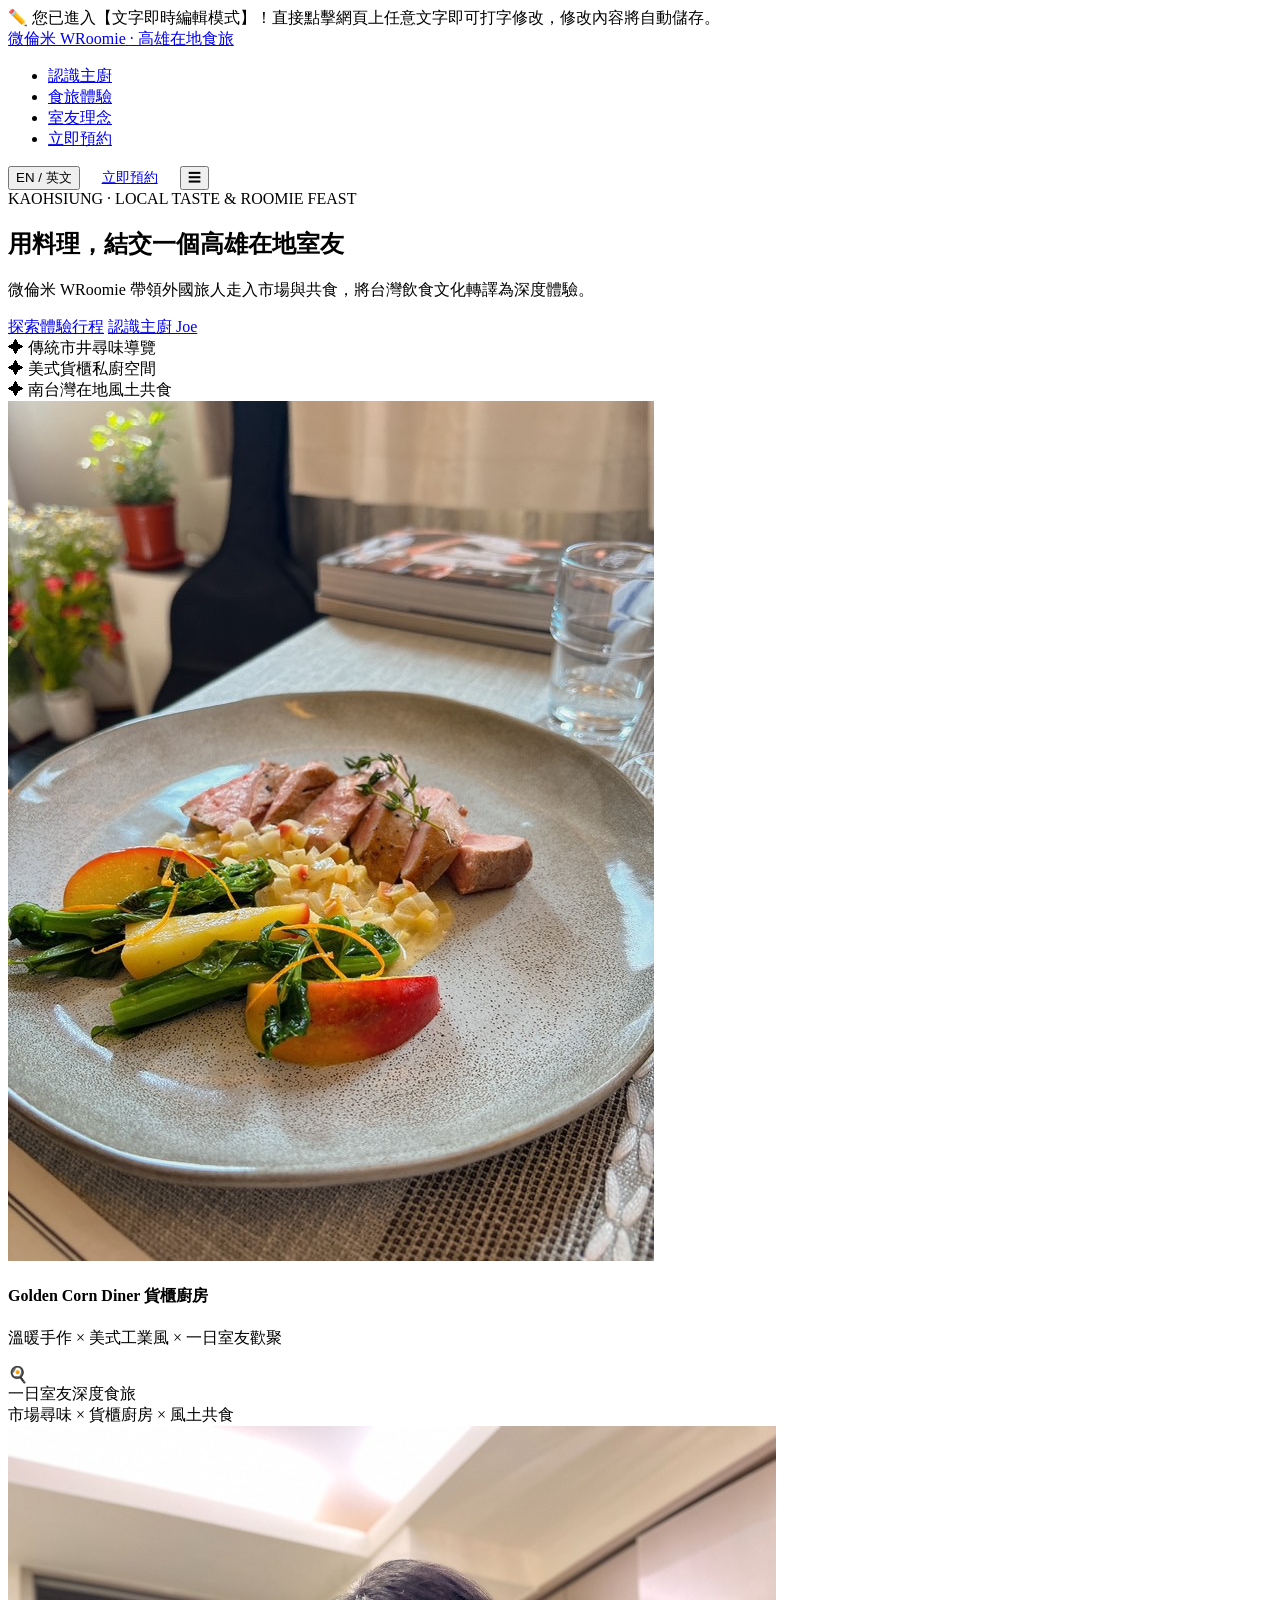
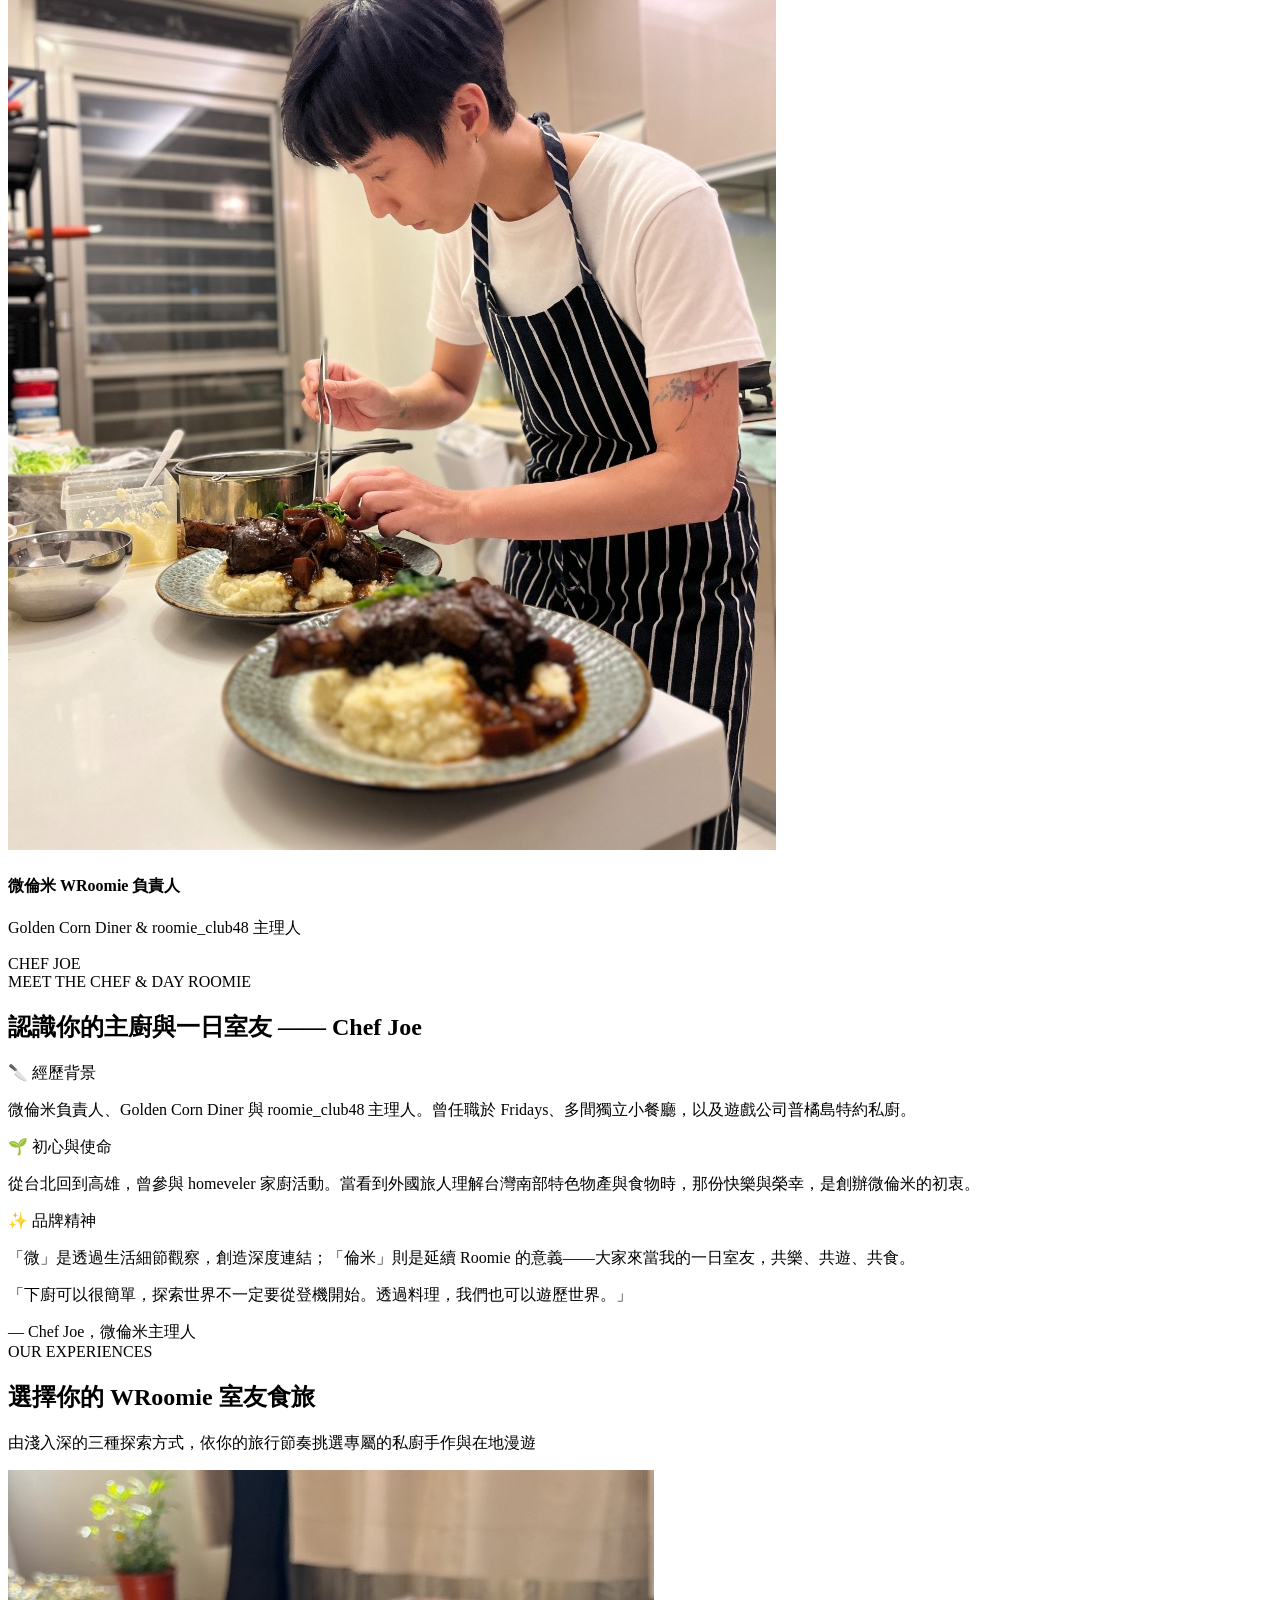
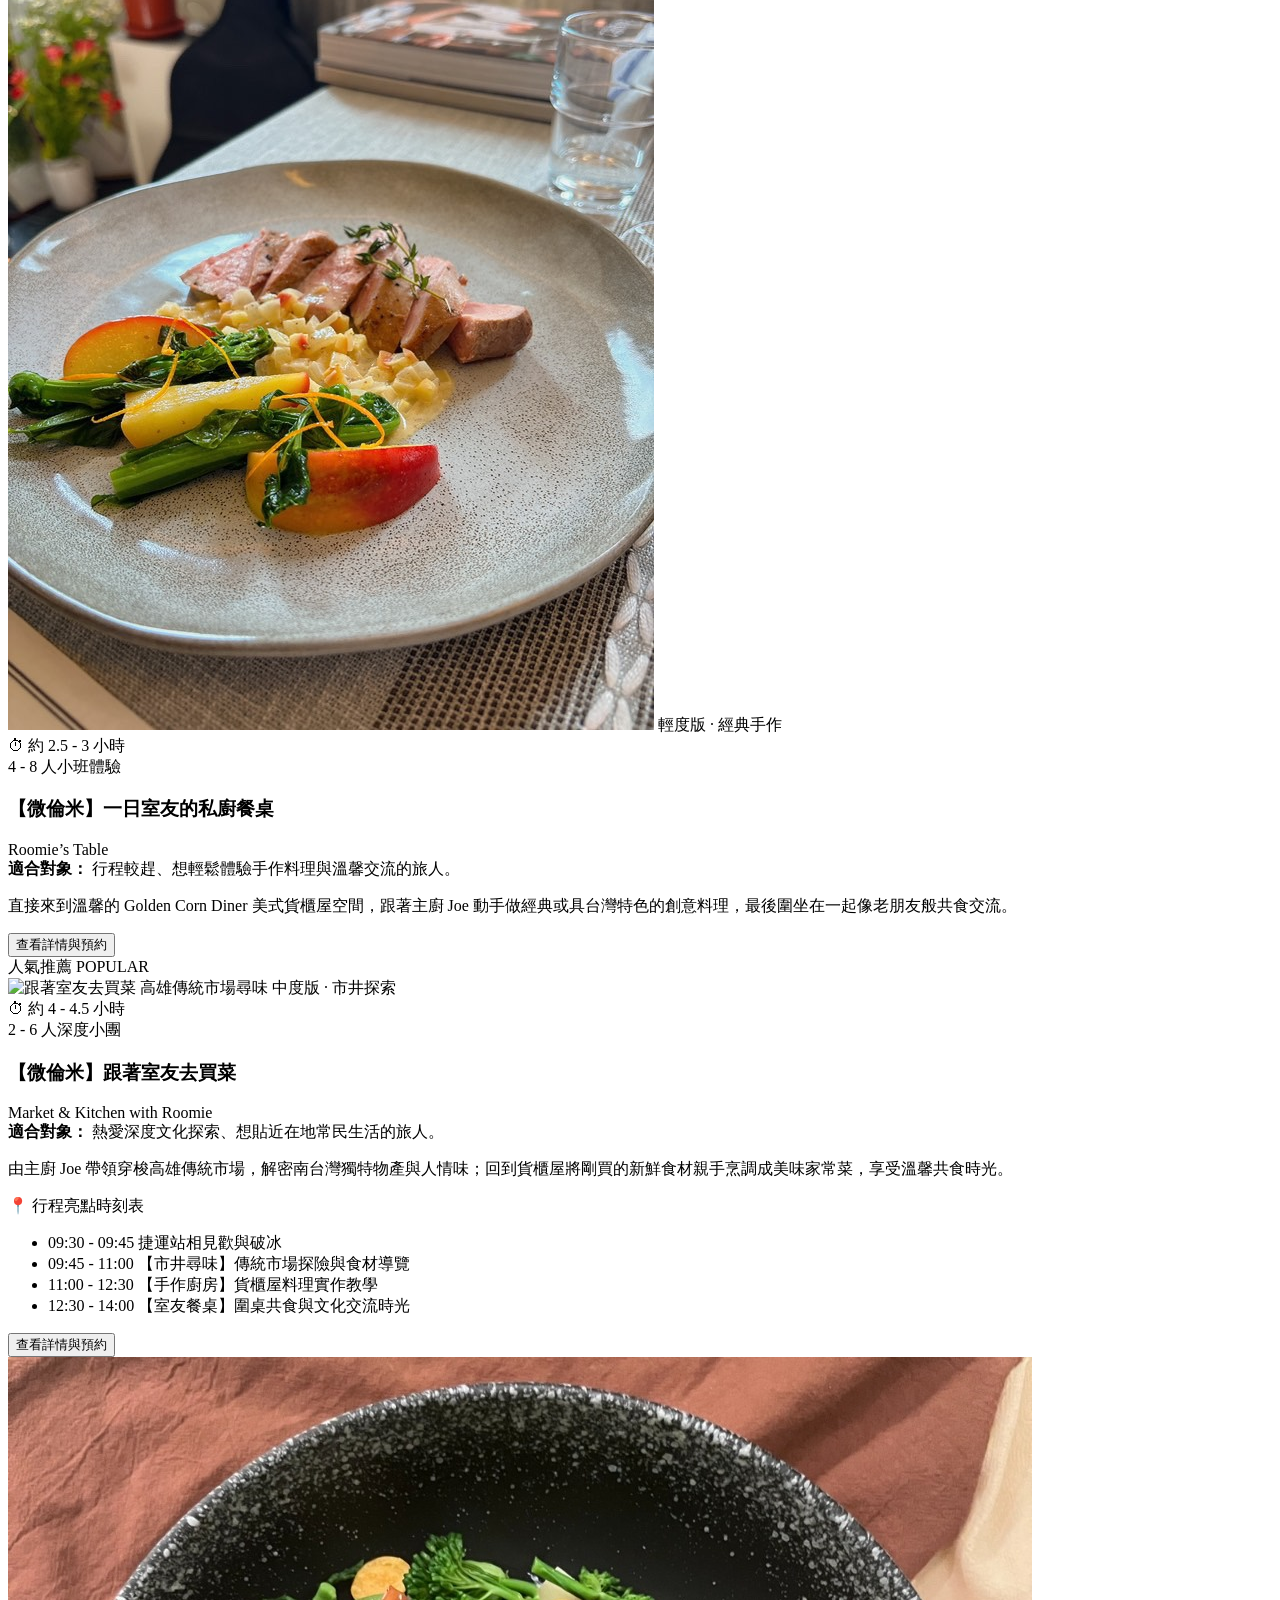
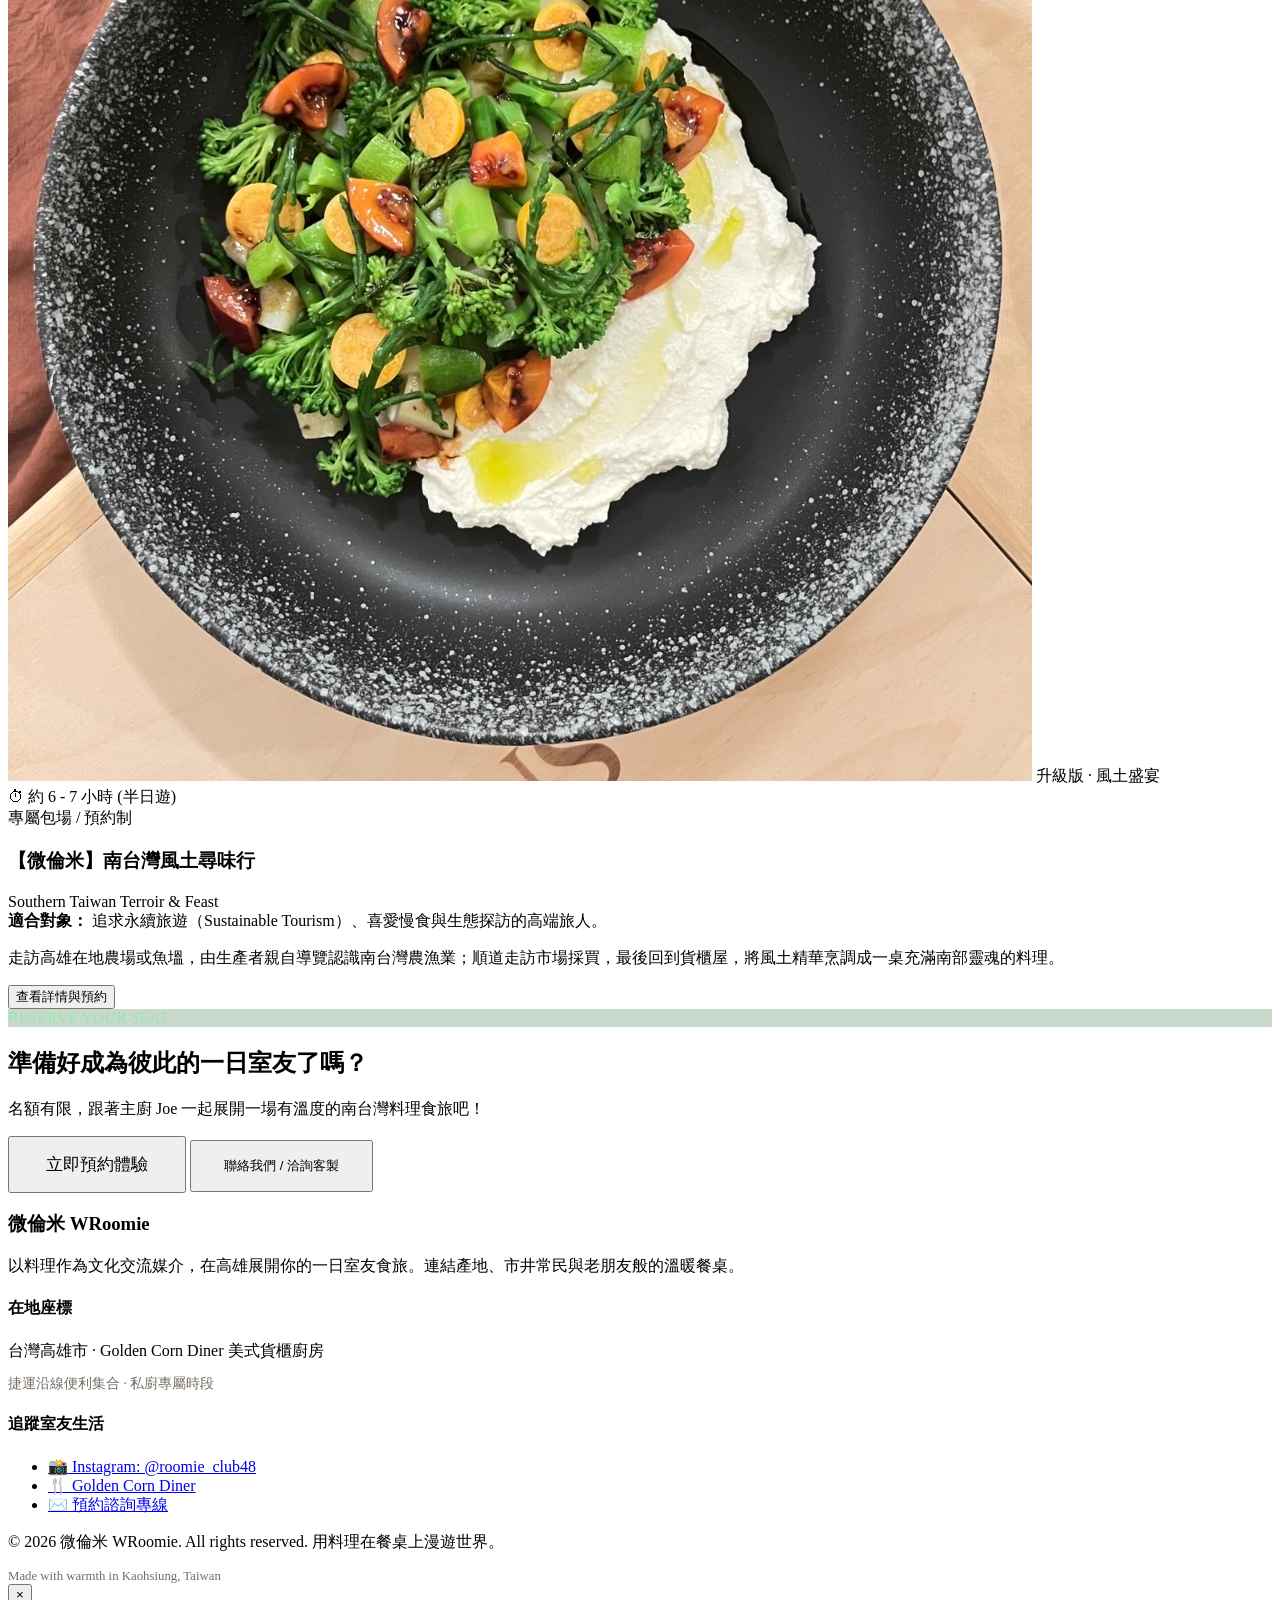
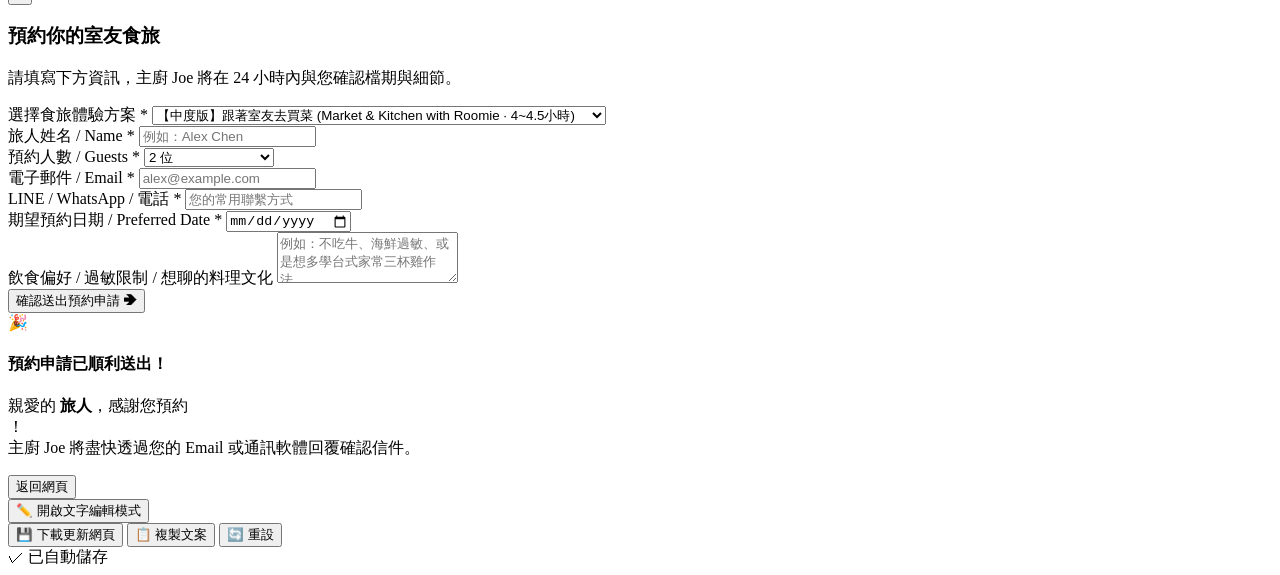
==== index.html @ 586a2a16 "Add files via upload" ====
<!DOCTYPE html>
<html lang="zh-TW">
<head>
  <meta charset="UTF-8">
  <meta name="viewport" content="width=device-width, initial-scale=1.0">
  <title>【微倫米 WRoomie】以料理作為文化交流媒介，在高雄展開你的一日室友食旅</title>
  
  <!-- SEO & Social Meta -->
  <meta name="description" content="微倫米 WRoomie 帶領外國旅人走入市場與共食，將台灣飲食文化轉譯為深度體驗。美式貨櫃私廚空間、傳統市場尋味、南台灣風土饗宴。">
  <meta property="og:title" content="【微倫米 WRoomie】在高雄展開你的一日室友食旅">
  <meta property="og:description" content="用料理，結交一個高雄在地室友。走入傳統市場、貨櫃私廚手作、圍桌共食溫馨交流。">
  <meta property="og:type" content="website">

  <!-- Google Fonts: 襯線與手作質感英文字型 -->
  <link rel="preconnect" href="https://fonts.googleapis.com">
  <link rel="preconnect" href="https://fonts.gstatic.com" crossorigin>
  <link href="https://fonts.googleapis.com/css2?family=Cormorant+Garamond:ital,wght@0,600;0,700;1,400;1,600&family=Noto+Serif+TC:wght@400;600;700;900&family=Plus+Jakarta+Sans:wght@400;500;600;700;800&display=swap" rel="stylesheet">

  <!-- 官方樣式表 -->
  <link rel="stylesheet" href="style.css?v=green">
</head>
<body>

  <!-- 即時編輯模式提示橫條 (開啟編輯時顯示) -->
  <div class="edit-mode-banner" id="editModeBanner">
    ✏️ 您已進入【文字即時編輯模式】！直接點擊網頁上任意文字即可打字修改，修改內容將自動儲存。
  </div>

  <!-- 頂部導覽列 (Sticky Navigation) -->
  <header class="site-nav" id="siteNav">
    <div class="container nav-container">
      <a href="#" class="nav-brand">
        <span class="brand-main">微倫米</span>
        <span class="brand-en">WRoomie</span>
        <span class="brand-sub">· 高雄在地食旅</span>
      </a>

      <!-- 電腦版連結 -->
      <ul class="nav-links" id="navLinks">
        <li><a href="#chef" class="nav-link" data-edit="nav-meet">認識主廚</a></li>
        <li><a href="#experiences" class="nav-link" data-edit="nav-experiences">食旅體驗</a></li>
        <li><a href="#chef" class="nav-link" data-edit="nav-story">室友理念</a></li>
        <li><a href="#booking" class="nav-link" data-edit="nav-book">立即預約</a></li>
      </ul>

      <!-- 語系與動作按鈕 -->
      <div class="nav-actions">
        <button class="lang-toggle" id="langToggleBtn" title="切換語言 / Switch Language">
          🌐 <span>EN / 英文</span>
        </button>
        <a href="#booking" class="btn btn-primary" style="padding: 9px 18px; font-size: 0.88rem;" data-book-action="general" data-edit="nav-book">
          立即預約
        </a>
        <button class="mobile-menu-toggle" id="mobileMenuToggle" aria-label="Toggle Menu">
          ☰
        </button>
      </div>
    </div>
  </header>

  <!-- ==========================================================================
       區塊一：Hero 首屏吸睛區
       ========================================================================== -->
  <section class="hero-section" id="hero">
    <div class="hero-backdrop-pattern"></div>
    <div class="container">
      <div class="hero-grid">
        
        <!-- 左側文案 -->
        <div class="hero-content">
          <div class="badge" data-edit="hero-badge">
            <span class="badge-dot"></span>
            KAOHSIUNG · LOCAL TASTE & ROOMIE FEAST
          </div>

          <h1 class="hero-title" data-edit="hero-title">
            用料理，結交一個<span class="accent">高雄在地室友</span>
          </h1>

          <p class="hero-subtitle" data-edit="hero-subtitle">
            微倫米 WRoomie 帶領外國旅人走入市場與共食，將台灣飲食文化轉譯為深度體驗。
          </p>

          <div class="hero-ctas">
            <a href="#experiences" class="btn btn-primary" data-edit="hero-cta-explore">
              探索體驗行程 ➔
            </a>
            <a href="#chef" class="btn btn-secondary" data-edit="hero-cta-chef">
              認識主廚 Joe
            </a>
          </div>

          <!-- 亮點特點標籤 -->
          <div class="hero-features-bar">
            <div class="hero-feature-item">
              <span class="hero-feature-icon">✦</span>
              <span data-edit="hero-feat-market">傳統市井尋味導覽</span>
            </div>
            <div class="hero-feature-item">
              <span class="hero-feature-icon">✦</span>
              <span data-edit="hero-feat-diner">美式貨櫃私廚空間</span>
            </div>
            <div class="hero-feature-item">
              <span class="hero-feature-icon">✦</span>
              <span data-edit="hero-feat-feast">南台灣在地風土共食</span>
            </div>
          </div>
        </div>

        <!-- 右側視覺相片卡 -->
        <div class="hero-visual-card">
          <div class="hero-main-photo-frame">
            <img src="images/food_1.jpg" alt="微倫米 經典料理與共食氛圍">
            <div class="hero-photo-tag">
              <h4 data-edit="hero-photo-title">Golden Corn Diner 貨櫃廚房</h4>
              <p data-edit="hero-photo-desc">溫暖手作 × 美式工業風 × 一日室友歡聚</p>
            </div>
          </div>

          <!-- 浮動小徽章 -->
          <div class="hero-floating-badge">
            <div class="floating-badge-icon">🍳</div>
            <div class="floating-badge-text">
              <div class="title" data-edit="hero-badge-title">一日室友深度食旅</div>
              <div class="subtitle" data-edit="hero-badge-sub">市場尋味 × 貨櫃廚房 × 風土共食</div>
            </div>
          </div>
        </div>

      </div>
    </div>
  </section>

  <!-- ==========================================================================
       區塊二：Meet the Chef 主廚介紹區
       ========================================================================== -->
  <section class="section section-alt" id="chef">
    <div class="container">
      
      <div class="chef-grid">
        
        <!-- 左側主廚工作形象照 -->
        <div class="chef-photo-wrapper">
          <div class="chef-photo-card">
            <div class="chef-photo-inner">
              <img src="images/chef_joe.jpg" alt="微倫米主理人 Chef Joe 專注料理">
            </div>
            <div class="chef-profile-card">
              <div class="chef-titles">
                <h4 data-edit="chef-title-role">微倫米 WRoomie 負責人</h4>
                <p data-edit="chef-title-sub">Golden Corn Diner & roomie_club48 主理人</p>
              </div>
              <div class="chef-seal-badge" data-edit="chef-seal">
                CHEF JOE
              </div>
            </div>
          </div>
        </div>

        <!-- 右側主廚背景與理念文字 -->
        <div class="chef-details">
          
          <div>
            <div class="badge badge-olive" data-edit="chef-section-badge">
              <span class="badge-dot"></span>
              MEET THE CHEF & DAY ROOMIE
            </div>
            <h2 class="chef-section-title" data-edit="chef-section-title">
              認識你的主廚與一日室友 —— <span class="highlight">Chef Joe</span>
            </h2>
          </div>

          <div class="chef-story-block">
            
            <!-- 經歷背景 -->
            <div class="chef-card-item">
              <div class="item-title">
                <span class="icon">🔪</span>
                <span data-edit="chef-exp-title">經歷背景</span>
              </div>
              <p data-edit="chef-exp-p">
                微倫米負責人、Golden Corn Diner 與 roomie_club48 主理人。曾任職於 Fridays、多間獨立小餐廳，以及遊戲公司普橘島特約私廚。
              </p>
            </div>

            <!-- 初心與使命 -->
            <div class="chef-card-item">
              <div class="item-title">
                <span class="icon">🌱</span>
                <span data-edit="chef-origin-title">初心與使命</span>
              </div>
              <p data-edit="chef-origin-p">
                從台北回到高雄，曾參與 homeveler 家廚活動。當看到外國旅人理解台灣南部特色物產與食物時，那份快樂與榮幸，是創辦微倫米的初衷。
              </p>
            </div>

            <!-- 品牌精神 -->
            <div class="chef-card-item">
              <div class="item-title">
                <span class="icon">✨</span>
                <span data-edit="chef-spirit-title">品牌精神</span>
              </div>
              <p data-edit="chef-spirit-p">
                「微」是透過生活細節觀察，創造深度連結；「倫米」則是延續 Roomie 的意義——大家來當我的一日室友，共樂、共遊、共食。
              </p>
            </div>

          </div>

          <!-- 主廚金句名言 -->
          <div class="chef-quote-box">
            <p class="quote-p" data-edit="chef-quote">
              「下廚可以很簡單，探索世界不一定要從登機開始。透過料理，我們也可以遊歷世界。」
            </p>
            <div class="quote-author" data-edit="chef-quote-author">
              — Chef Joe，微倫米主理人
            </div>
          </div>

        </div>

      </div>

    </div>
  </section>

  <!-- ==========================================================================
       區塊三：Experience Lineup 三階段食旅產品線
       ========================================================================== -->
  <section class="section" id="experiences">
    <div class="container">
      
      <!-- 區塊標題 -->
      <div class="section-header">
        <div class="badge" data-edit="exp-badge">
          <span class="badge-dot"></span>
          OUR EXPERIENCES
        </div>
        <h2 class="section-title" data-edit="exp-title">
          選擇你的 <span class="highlight">WRoomie 室友食旅</span>
        </h2>
        <p class="section-subtitle" data-edit="exp-subtitle">
          由淺入深的三種探索方式，依你的旅行節奏挑選專屬的私廚手作與在地漫遊
        </p>
      </div>

      <!-- 3 張並排體驗卡片 -->
      <div class="experience-grid">
        
        <!-- 卡片 1：輕度版 -->
        <div class="experience-card">
          <div class="card-image-box">
            <img src="images/food_1.jpg" alt="一日室友的私廚餐桌">
            <span class="card-tier-pill" data-edit="card1-tier">輕度版 · 經典手作</span>
          </div>
          <div class="card-body">
            <div class="card-meta-bar">
              <div class="meta-duration">
                <span>⏱</span> <span data-edit="card1-duration">約 2.5 - 3 小時</span>
              </div>
              <div data-edit="card1-people">4 - 8 人小班體驗</div>
            </div>

            <h3 class="card-title" data-edit="card1-title">【微倫米】一日室友的私廚餐桌</h3>
            <div class="card-en-title" data-edit="card1-en">Roomie’s Table</div>

            <div class="card-target-box">
              <strong data-edit="card1-target-label">適合對象：</strong>
              <span data-edit="card1-target-text">行程較趕、想輕鬆體驗手作料理與溫馨交流的旅人。</span>
            </div>

            <p class="card-description" data-edit="card1-desc">
              直接來到溫馨的 Golden Corn Diner 美式貨櫃屋空間，跟著主廚 Joe 動手做經典或具台灣特色的創意料理，最後圍坐在一起像老朋友般共食交流。
            </p>

            <div class="card-footer">
              <button class="btn btn-outline-forest" data-book-action="package1" data-edit="card1-btn">
                查看詳情與預約
              </button>
            </div>
          </div>
        </div>

        <!-- 卡片 2：中度版 (精選推薦) -->
        <div class="experience-card featured">
          <span class="card-top-tag" data-edit="card2-tag">人氣推薦 POPULAR</span>
          <div class="card-image-box">
            <img src="https://images.unsplash.com/photo-1542838132-92c53300491e?auto=format&fit=crop&w=800&q=80" alt="跟著室友去買菜 高雄傳統市場尋味">
            <span class="card-tier-pill" data-edit="card2-tier">中度版 · 市井探索</span>
          </div>
          <div class="card-body">
            <div class="card-meta-bar">
              <div class="meta-duration">
                <span>⏱</span> <span data-edit="card2-duration">約 4 - 4.5 小時</span>
              </div>
              <div data-edit="card2-people">2 - 6 人深度小團</div>
            </div>

            <h3 class="card-title" data-edit="card2-title">【微倫米】跟著室友去買菜</h3>
            <div class="card-en-title" data-edit="card2-en">Market & Kitchen with Roomie</div>

            <div class="card-target-box">
              <strong data-edit="card2-target-label">適合對象：</strong>
              <span data-edit="card2-target-text">熱愛深度文化探索、想貼近在地常民生活的旅人。</span>
            </div>

            <p class="card-description" data-edit="card2-desc">
              由主廚 Joe 帶領穿梭高雄傳統市場，解密南台灣獨特物產與人情味；回到貨櫃屋將剛買的新鮮食材親手烹調成美味家常菜，享受溫馨共食時光。
            </p>

            <!-- 行程亮點時間軸 -->
            <div class="card-timeline">
              <div class="timeline-heading">
                <span>📍</span> <span data-edit="card2-tl-title">行程亮點時刻表</span>
              </div>
              <ul class="timeline-list">
                <li class="timeline-item">
                  <span class="timeline-time" data-edit="card2-tl-1-time">09:30 - 09:45</span>
                  <span class="timeline-text" data-edit="card2-tl-1-text">捷運站相見歡與破冰</span>
                </li>
                <li class="timeline-item">
                  <span class="timeline-time" data-edit="card2-tl-2-time">09:45 - 11:00</span>
                  <span class="timeline-text" data-edit="card2-tl-2-text">【市井尋味】傳統市場探險與食材導覽</span>
                </li>
                <li class="timeline-item">
                  <span class="timeline-time" data-edit="card2-tl-3-time">11:00 - 12:30</span>
                  <span class="timeline-text" data-edit="card2-tl-3-text">【手作廚房】貨櫃屋料理實作教學</span>
                </li>
                <li class="timeline-item">
                  <span class="timeline-time" data-edit="card2-tl-4-time">12:30 - 14:00</span>
                  <span class="timeline-text" data-edit="card2-tl-4-text">【室友餐桌】圍桌共食與文化交流時光</span>
                </li>
              </ul>
            </div>

            <div class="card-footer">
              <button class="btn btn-primary" data-book-action="package2" data-edit="card2-btn">
                查看詳情與預約
              </button>
            </div>
          </div>
        </div>

        <!-- 卡片 3：升級版 -->
        <div class="experience-card">
          <div class="card-image-box">
            <img src="images/food_2.jpg" alt="南台灣風土尋味行">
            <span class="card-tier-pill" data-edit="card3-tier">升級版 · 風土盛宴</span>
          </div>
          <div class="card-body">
            <div class="card-meta-bar">
              <div class="meta-duration">
                <span>⏱</span> <span data-edit="card3-duration">約 6 - 7 小時 (半日遊)</span>
              </div>
              <div data-edit="card3-people">專屬包場 / 預約制</div>
            </div>

            <h3 class="card-title" data-edit="card3-title">【微倫米】南台灣風土尋味行</h3>
            <div class="card-en-title" data-edit="card3-en">Southern Taiwan Terroir & Feast</div>

            <div class="card-target-box">
              <strong data-edit="card3-target-label">適合對象：</strong>
              <span data-edit="card3-target-text">追求永續旅遊（Sustainable Tourism）、喜愛慢食與生態探訪的高端旅人。</span>
            </div>

            <p class="card-description" data-edit="card3-desc">
              走訪高雄在地農場或魚塭，由生產者親自導覽認識南台灣農漁業；順道走訪市場採買，最後回到貨櫃屋，將風土精華烹調成一桌充滿南部靈魂的料理。
            </p>

            <div class="card-footer">
              <button class="btn btn-outline-forest" data-book-action="package3" data-edit="card3-btn">
                查看詳情與預約
              </button>
            </div>
          </div>
        </div>

      </div>

    </div>
  </section>

  <!-- ==========================================================================
       區塊四：Call to Action / Booking Section（底部預約轉換區）
       ========================================================================== -->
  <section class="cta-section" id="booking">
    <div class="cta-backdrop-glow"></div>
    <div class="container">
      
      <div class="cta-box">
        <div class="badge" style="background: rgba(61, 122, 75, 0.28); border-color: rgba(61, 122, 75, 0.5); color: #9AE6AA;" data-edit="cta-badge">
          <span class="badge-dot"></span>
          RESERVE YOUR SEAT
        </div>

        <h2 class="cta-title" data-edit="cta-title">
          準備好成為彼此的<span>一日室友</span>了嗎？
        </h2>

        <p class="cta-subtitle" data-edit="cta-subtitle">
          名額有限，跟著主廚 Joe 一起展開一場有溫度的南台灣料理食旅吧！
        </p>

        <div class="cta-buttons-group">
          <button class="btn btn-primary" style="padding: 15px 36px; font-size: 1.05rem;" data-book-action="general" data-edit="cta-btn-book">
            立即預約體驗 (Book Now)
          </button>
          <button class="btn btn-secondary" style="padding: 15px 32px;" onclick="window.openBookingModal('custom')" data-edit="cta-btn-contact">
            聯絡我們 / 洽詢客製 (Contact Us)
          </button>
        </div>
      </div>

    </div>
  </section>

  <!-- ==========================================================================
       頁尾 (Footer)
       ========================================================================== -->
  <footer class="site-footer">
    <div class="container">
      <div class="footer-grid">
        
        <div class="footer-brand">
          <h3 data-edit="footer-brand-title">微倫米 WRoomie</h3>
          <p data-edit="footer-brand-desc">
            以料理作為文化交流媒介，在高雄展開你的一日室友食旅。連結產地、市井常民與老朋友般的溫暖餐桌。
          </p>
        </div>

        <div class="footer-col">
          <h4 data-edit="footer-loc-title">在地座標</h4>
          <p style="margin-bottom: 8px;" data-edit="footer-loc-text">
            台灣高雄市 · Golden Corn Diner 美式貨櫃廚房
          </p>
          <p style="font-size: 0.85rem; color: #756D65;">
            捷運沿線便利集合 · 私廚專屬時段
          </p>
        </div>

        <div class="footer-col">
          <h4 data-edit="footer-social-title">追蹤室友生活</h4>
          <ul>
            <li><a href="https://www.instagram.com/roomie_club48" target="_blank" rel="noopener">📸 Instagram: @roomie_club48</a></li>
            <li><a href="https://www.instagram.com" target="_blank" rel="noopener">🍴 Golden Corn Diner</a></li>
            <li><a href="#booking" data-book-action="custom">✉️ 預約諮詢專線</a></li>
          </ul>
        </div>

      </div>

      <div class="footer-bottom">
        <p data-edit="footer-copy">
          © 2026 微倫米 WRoomie. All rights reserved. 用料理在餐桌上漫遊世界。
        </p>
        <div style="font-size: 0.8rem; color: #756D65;">
          Made with warmth in Kaohsiung, Taiwan
        </div>
      </div>
    </div>
  </footer>

  <!-- ==========================================================================
       互動預約彈窗 (Booking Modal)
       ========================================================================== -->
  <div class="modal-overlay" id="bookingModal">
    <div class="modal-card">
      <button class="modal-close-btn" id="closeModalBtn" aria-label="關閉預約彈窗">×</button>

      <!-- 表單本體 -->
      <div id="bookingFormContent">
        <div class="modal-header">
          <h3>預約你的室友食旅</h3>
          <p>請填寫下方資訊，主廚 Joe 將在 24 小時內與您確認檔期與細節。</p>
        </div>

        <form id="bookingForm">
          <div class="form-group">
            <label for="bookingPackage">選擇食旅體驗方案 *</label>
            <select id="bookingPackage" class="form-select" required>
              <option value="package2" selected>【中度版】跟著室友去買菜 (Market & Kitchen with Roomie · 4~4.5小時)</option>
              <option value="package1">【輕度版】一日室友的私廚餐桌 (Roomie’s Table · 2.5~3小時)</option>
              <option value="package3">【升級版】南台灣風土尋味行 (Southern Taiwan Terroir & Feast · 6~7小時)</option>
              <option value="custom">【專屬客製】私人包場 / 特殊團體需求</option>
            </select>
          </div>

          <div class="form-row">
            <div class="form-group">
              <label for="bookName">旅人姓名 / Name *</label>
              <input type="text" id="bookName" class="form-input" placeholder="例如：Alex Chen" required>
            </div>
            <div class="form-group">
              <label for="bookGuests">預約人數 / Guests *</label>
              <select id="bookGuests" class="form-select">
                <option value="1">1 位</option>
                <option value="2" selected>2 位</option>
                <option value="3">3 位</option>
                <option value="4">4 位</option>
                <option value="5-8">5 - 8 位 (建議包場)</option>
              </select>
            </div>
          </div>

          <div class="form-row">
            <div class="form-group">
              <label for="bookEmail">電子郵件 / Email *</label>
              <input type="email" id="bookEmail" class="form-input" placeholder="alex@example.com" required>
            </div>
            <div class="form-group">
              <label for="bookPhone">LINE / WhatsApp / 電話 *</label>
              <input type="text" id="bookPhone" class="form-input" placeholder="您的常用聯繫方式" required>
            </div>
          </div>

          <div class="form-group">
            <label for="bookDate">期望預約日期 / Preferred Date *</label>
            <input type="date" id="bookDate" class="form-input" required>
          </div>

          <div class="form-group">
            <label for="bookNotes">飲食偏好 / 過敏限制 / 想聊的料理文化</label>
            <textarea id="bookNotes" class="form-textarea" rows="3" placeholder="例如：不吃牛、海鮮過敏、或是想多學台式家常三杯雞作法..."></textarea>
          </div>

          <button type="submit" class="btn btn-primary form-submit-btn">
            確認送出預約申請 ➔
          </button>
        </form>
      </div>

      <!-- 送出成功提示畫面 -->
      <div class="booking-success-box" id="bookingSuccessBox">
        <div class="success-icon">🎉</div>
        <h4>預約申請已順利送出！</h4>
        <p>
          親愛的 <strong id="successGuestName">旅人</strong>，感謝您預約<br>
          <span id="successPkgName" style="color: var(--color-terracotta); font-weight: 700;"></span>！<br>
          主廚 Joe 將盡快透過您的 Email 或通訊軟體回覆確認信件。
        </p>
        <button class="btn btn-secondary" onclick="window.closeBookingModal()">
          返回網頁
        </button>
      </div>

    </div>
  </div>

  <!-- ==========================================================================
       全站文字即時修改浮動工具列 (Live In-Place Edit Floating Bar)
       ========================================================================== -->
  <div class="live-editor-bar" id="liveEditorBar">
    <button class="editor-toggle-btn" id="editorToggleBtn" title="點擊切換編輯模式，可在網頁上直接打字修改文字">
      <span>✏️ 開啟文字編輯模式</span>
    </button>
    <div class="editor-actions">
      <button class="editor-action-btn" id="downloadHtmlBtn" title="將所有修改直接下載為完整 HTML 網頁">
        💾 下載更新網頁
      </button>
      <button class="editor-action-btn" id="exportJsonBtn" title="複製全站文案 JSON 設定">
        📋 複製文案
      </button>
      <button class="editor-action-btn" id="resetDefaultsBtn" title="恢復官方原始預設文字">
        🔄 重設
      </button>
    </div>
    <span class="editor-status" id="editorStatus">✓ 已自動儲存</span>
  </div>

  <!-- 互動腳本 -->
  <script src="app.js?v=green"></script>
</body>
</html>
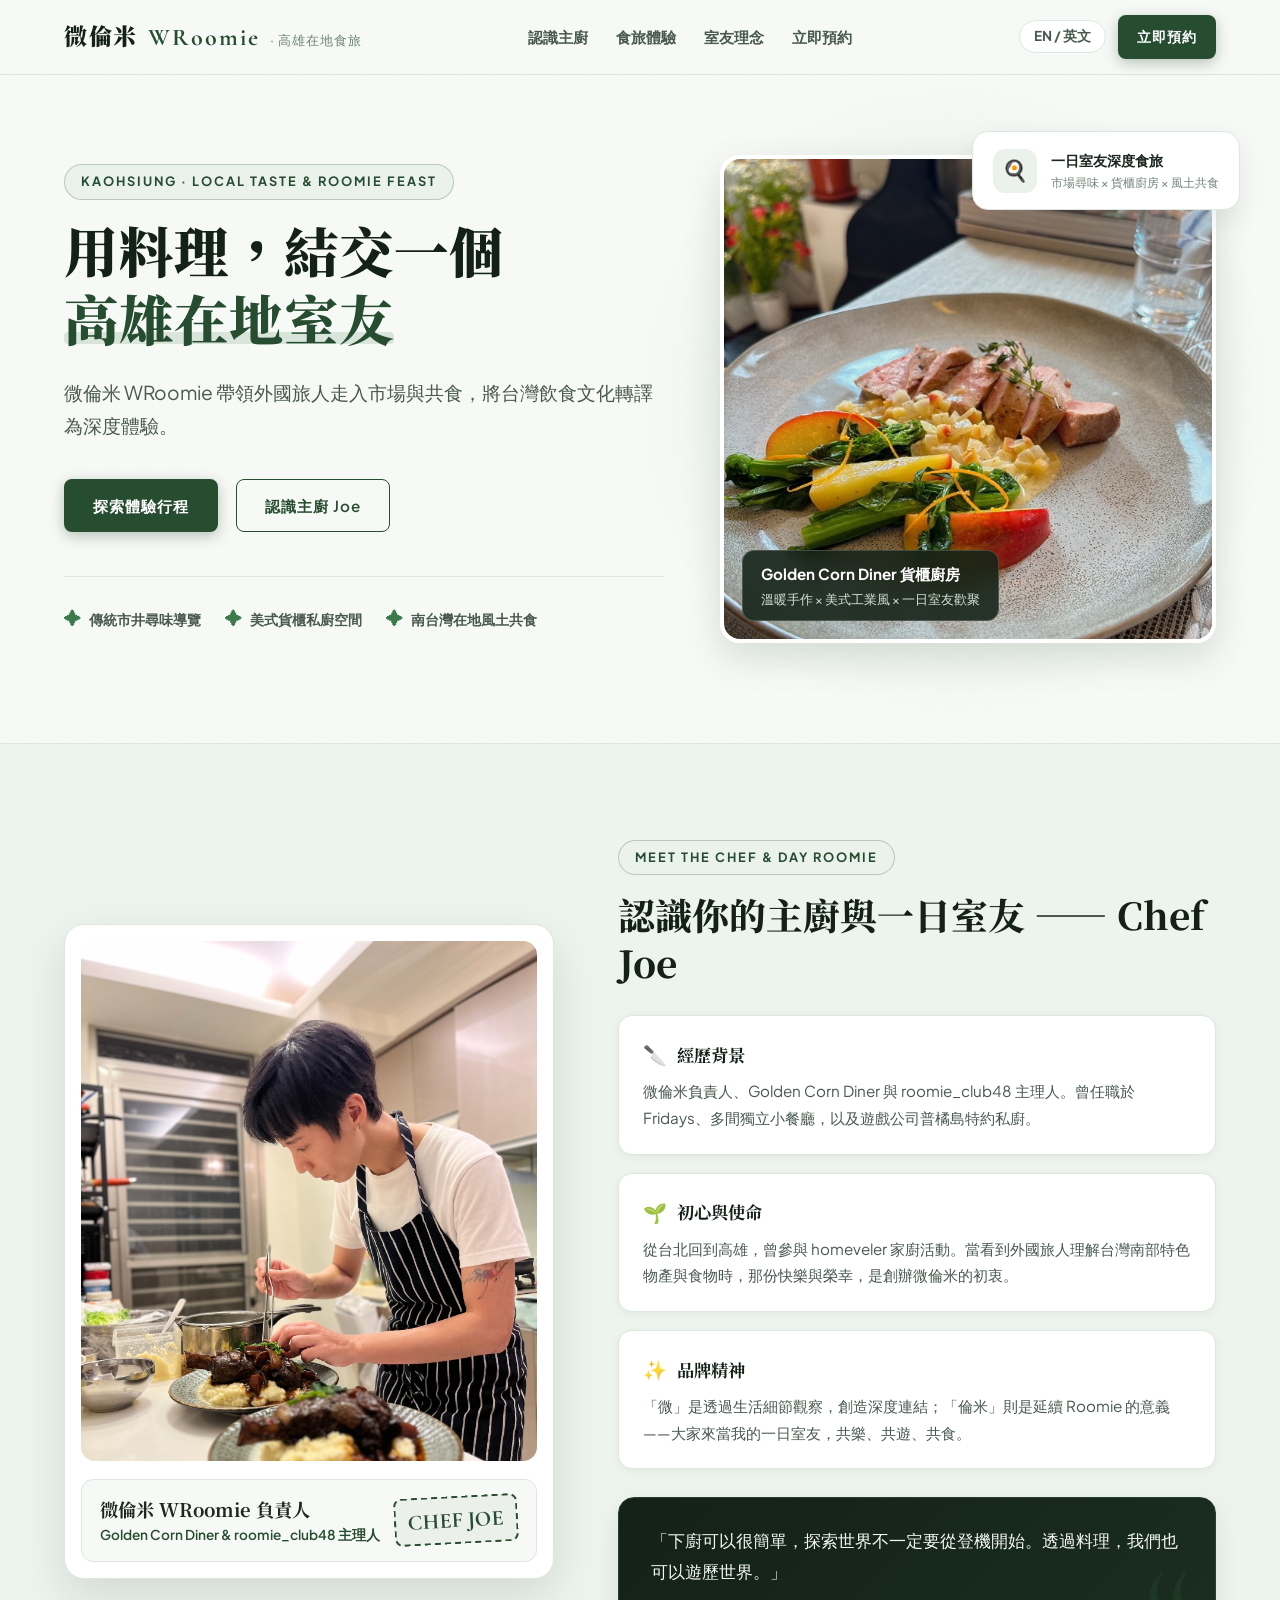
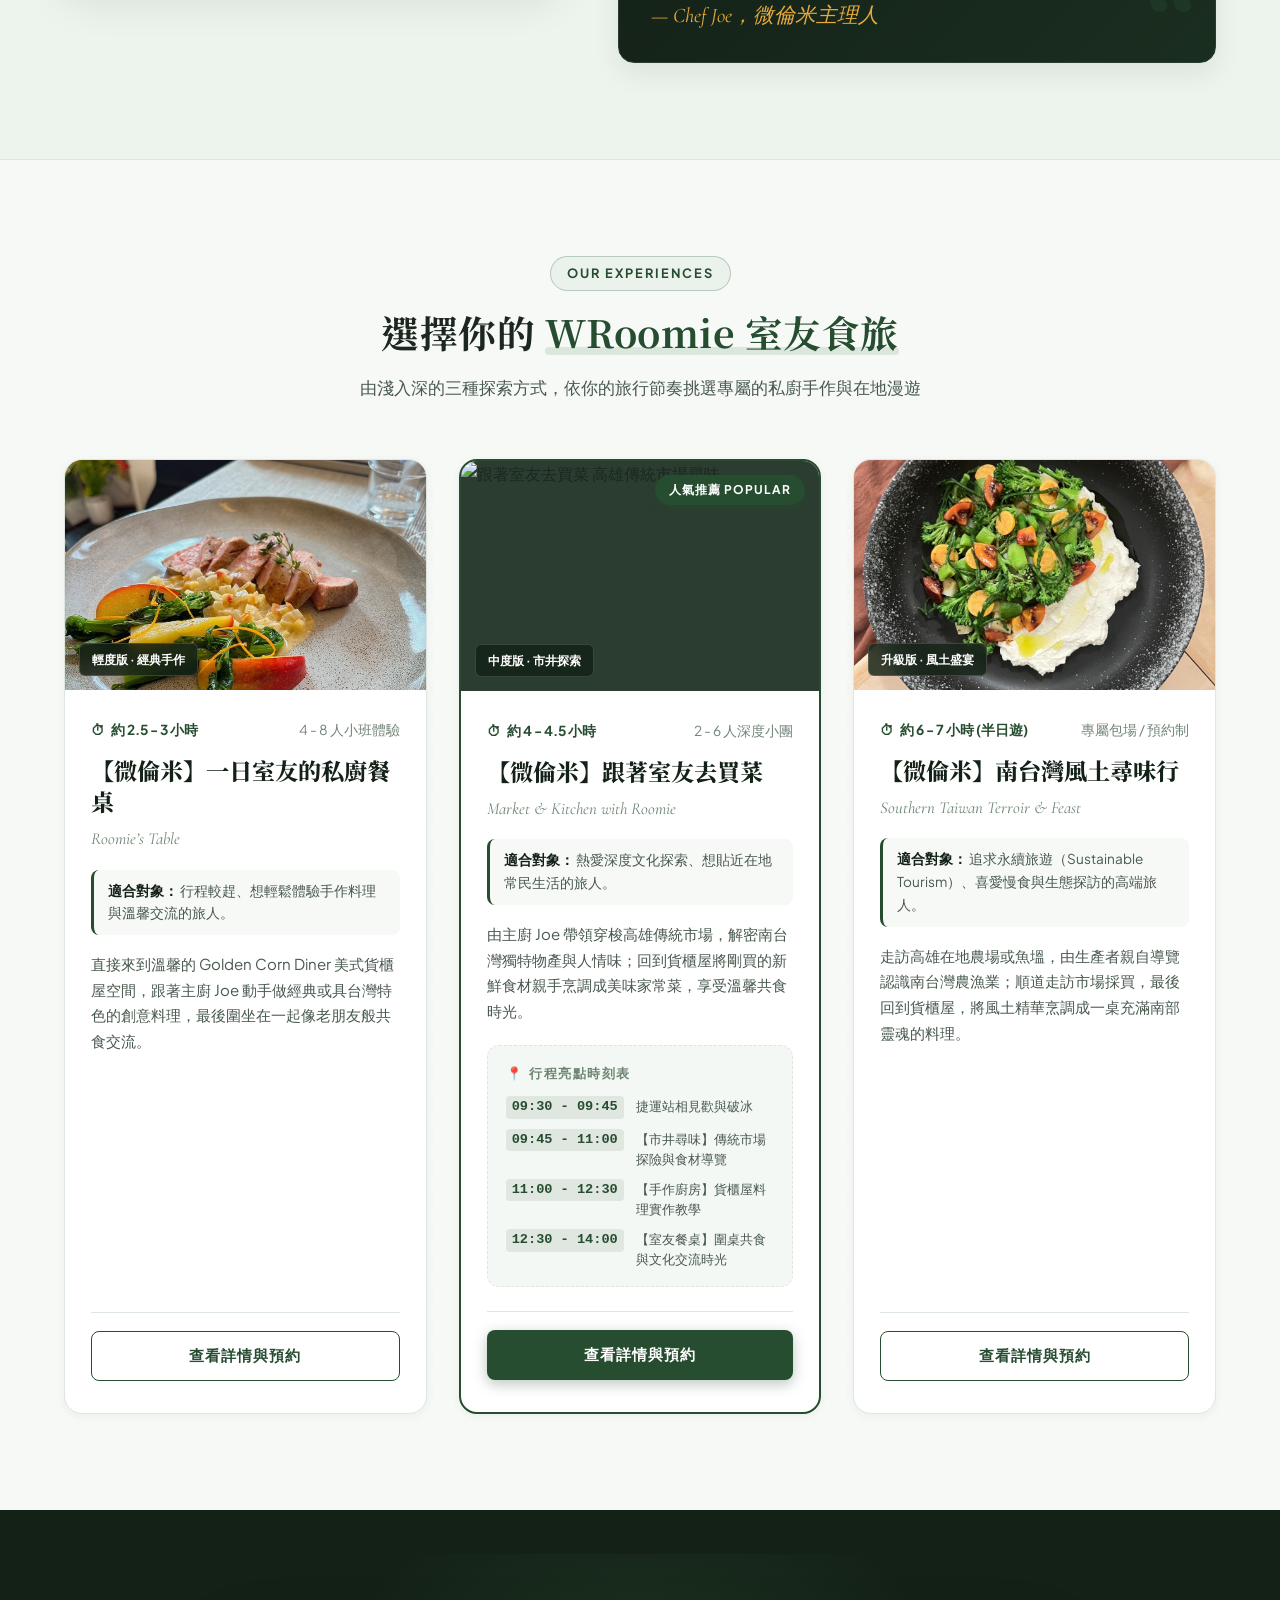
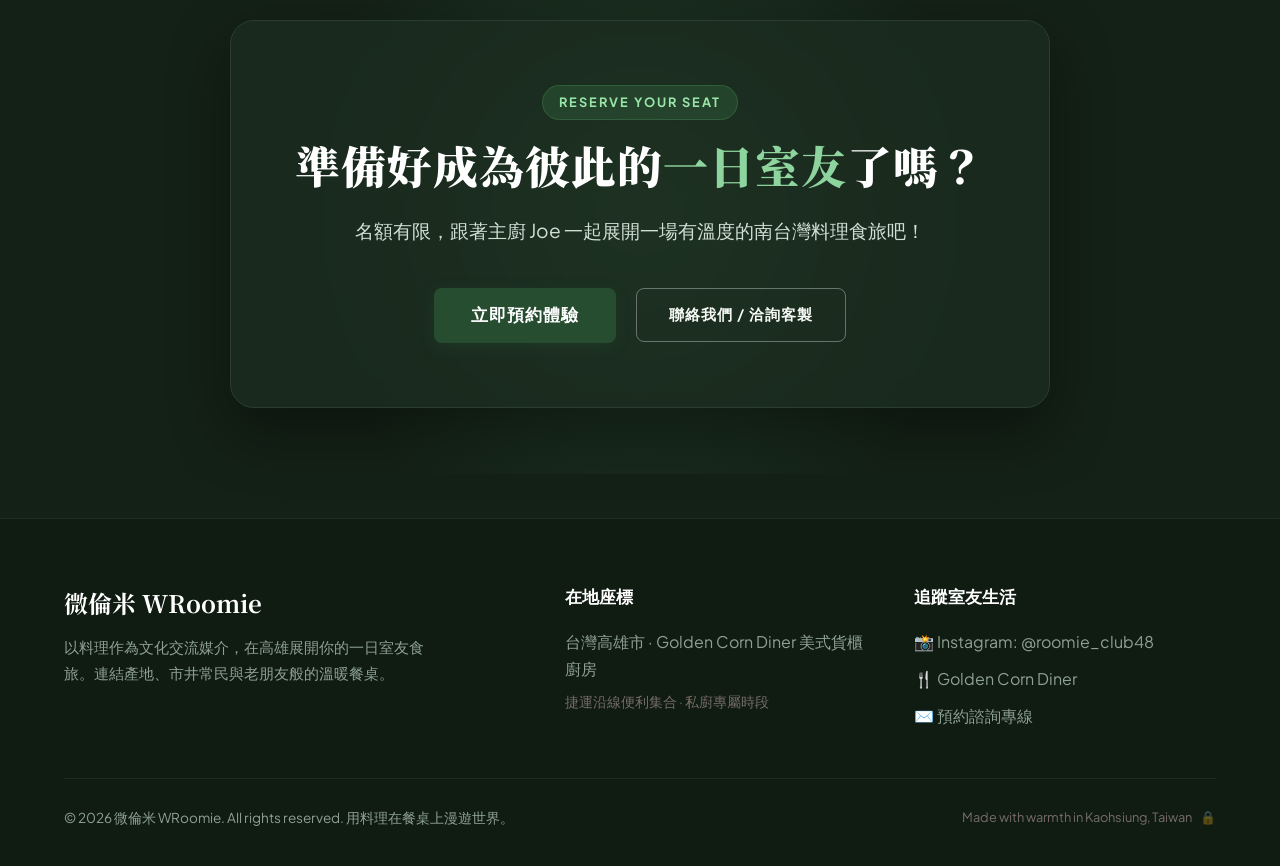
==== commit 61987d63: "Add files via upload" ====
--- a/index.html
+++ b/index.html
@@ -1,4 +1,4 @@
-<!DOCTYPE html>
+﻿<!DOCTYPE html>
 <html lang="zh-TW">
 <head>
   <meta charset="UTF-8">
@@ -14,9 +14,1474 @@
   <!-- Google Fonts: 襯線與手作質感英文字型 -->
   <link rel="preconnect" href="https://fonts.googleapis.com">
   <link rel="preconnect" href="https://fonts.gstatic.com" crossorigin>
-  <link href="https://fonts.googleapis.com/css2?family=Cormorant+Garamond:ital,wght@0,600;0,700;1,400;1,600&family=Noto+Serif+TC:wght@400;600;700;900&family=Plus+Jakarta+Sans:wght@400;500;600;700;800&display=swap" rel="stylesheet">
-
-  <!-- 官方樣式表 -->
+  <link href="https://fonts.googleapis.com/css2?family=Cormorant+Garamond:ital,wght@0,600;0,700;1,400;1,600&family=Noto+Serif+TC:wght@400;600;700;900&family=Plus+Jakarta+Sans:wght@400;500;600;700;800&display=swap" rel="stylesheet">  <!-- 官方樣式表 (內建樣式，保證永久不跑版、無需擔心缺少檔案) -->
+  <style>
+/* ==========================================================================
+   微倫米 WRoomie - 品牌官方樣式表
+   視覺風格：自然森林綠 × 暖調原木工藝 × 美式貨櫃工業風
+   (Forest Green & Sage Botanicals × Warm Woodcraft & Container Industrial)
+   ========================================================================== */
+
+:root {
+  /* 品牌主色系：自然植感與森林綠色調 */
+  --color-forest: #274D31;
+  --color-forest-hover: #1E3D26;
+  --color-forest-dark: #162C1D;
+  --color-sage: #446C4E;
+  --color-sage-light: #EBF2EC;
+  --color-sage-muted: #6C8573;
+  --color-leaf: #3D7A4B;
+  --color-green-glow: rgba(39, 77, 49, 0.22);
+  --color-green-tint: rgba(68, 108, 78, 0.07);
+
+  /* 暖調對比色（料理溫度、手作感與風土） */
+  --color-terracotta: #C05A36;
+  --color-terracotta-hover: #A74726;
+  --color-terracotta-light: #F7EFEA;
+  --color-amber: #D9822B;
+  --color-amber-gold: #E5A93C;
+
+  /* 貨櫃工業深色（帶微深邃墨綠質感） */
+  --color-container-dark: #142117;
+  --color-container-charcoal: #1D2D21;
+  --color-container-steel: #2B3D30;
+  --color-container-border: #3D5243;
+
+  /* 木質與草本暖米基底 */
+  --color-bg-base: #F7F9F6;
+  --color-bg-alt: #EDF3ED;
+  --color-card-bg: #FFFFFF;
+  --color-wood-grain: #E5EDE5;
+
+  /* 文字階調 */
+  --color-text-primary: #1C271F;
+  --color-text-secondary: #48594E;
+  --color-text-muted: #738578;
+  --color-text-light: #F6F9F6;
+
+  /* 邊框與陰影 */
+  --border-subtle: #DEE7DF;
+  --border-accent: rgba(39, 77, 49, 0.25);
+  --shadow-sm: 0 2px 10px rgba(22, 44, 29, 0.05);
+  --shadow-md: 0 10px 28px rgba(22, 44, 29, 0.08);
+  --shadow-lg: 0 18px 45px rgba(22, 44, 29, 0.12);
+  --shadow-green: 0 14px 36px rgba(39, 77, 49, 0.16);
+
+  /* 字型設定 */
+  --font-serif: 'Noto Serif TC', Georgia, 'Times New Roman', serif;
+  --font-display: 'Cormorant Garamond', Georgia, serif;
+  --font-sans: 'Plus Jakarta Sans', -apple-system, BlinkMacSystemFont, "Segoe UI", Roboto, "PingFang TC", "Microsoft JhengHei", sans-serif;
+
+  /* 佈局尺寸 */
+  --container-max: 1200px;
+  --transition-normal: 0.28s cubic-bezier(0.4, 0, 0.2, 1);
+}
+
+/* 基礎重置 */
+*, *::before, *::after {
+  margin: 0;
+  padding: 0;
+  box-sizing: border-box;
+}
+
+html {
+  scroll-behavior: smooth;
+  font-size: 16px;
+}
+
+body {
+  background-color: var(--color-bg-base);
+  color: var(--color-text-primary);
+  font-family: var(--font-sans);
+  line-height: 1.68;
+  -webkit-font-smoothing: antialiased;
+  background-image: 
+    radial-gradient(rgba(39, 77, 49, 0.04) 1px, transparent 1px),
+    radial-gradient(rgba(192, 90, 54, 0.025) 1px, transparent 1px);
+  background-size: 32px 32px;
+  background-position: 0 0, 16px 16px;
+  overflow-x: hidden;
+}
+
+img {
+  max-width: 100%;
+  height: auto;
+  display: block;
+}
+
+a {
+  color: inherit;
+  text-decoration: none;
+  transition: color var(--transition-normal);
+}
+
+button, input, select, textarea {
+  font-family: inherit;
+}
+
+/* 容器與版面佈局 */
+.container {
+  width: 100%;
+  max-width: var(--container-max);
+  margin: 0 auto;
+  padding: 0 24px;
+}
+
+.section {
+  padding: 96px 0;
+  position: relative;
+}
+
+.section-alt {
+  background-color: var(--color-bg-alt);
+  border-top: 1px solid var(--border-subtle);
+  border-bottom: 1px solid var(--border-subtle);
+}
+
+/* 標籤 Badge */
+.badge {
+  display: inline-flex;
+  align-items: center;
+  gap: 8px;
+  font-size: 0.8rem;
+  font-weight: 700;
+  letter-spacing: 2px;
+  text-transform: uppercase;
+  color: var(--color-forest);
+  background: var(--color-sage-light);
+  border: 1px solid rgba(39, 77, 49, 0.25);
+  padding: 6px 16px;
+  border-radius: 30px;
+  margin-bottom: 16px;
+}
+
+.badge-terracotta {
+  color: var(--color-terracotta);
+  background: var(--color-terracotta-light);
+  border-color: rgba(192, 90, 54, 0.28);
+}
+
+.badge-dot {
+  width: 6px;
+  height: 6px;
+  border-radius: 50%;
+  background-color: currentColor;
+}
+
+/* 標題共用樣式 */
+.section-header {
+  text-align: center;
+  max-width: 780px;
+  margin: 0 auto 56px;
+}
+
+.section-title {
+  font-family: var(--font-serif);
+  font-size: 2.35rem;
+  font-weight: 700;
+  color: var(--color-text-primary);
+  line-height: 1.35;
+  margin-bottom: 16px;
+  letter-spacing: 0.5px;
+}
+
+.section-title span.highlight {
+  color: var(--color-forest);
+  position: relative;
+}
+
+.section-title span.highlight::after {
+  content: '';
+  position: absolute;
+  bottom: 4px;
+  left: 0;
+  width: 100%;
+  height: 8px;
+  background: rgba(61, 122, 75, 0.15);
+  z-index: -1;
+  border-radius: 4px;
+}
+
+.section-subtitle {
+  font-size: 1.05rem;
+  color: var(--color-text-secondary);
+  line-height: 1.7;
+}
+
+/* 按鈕風格 */
+.btn {
+  display: inline-flex;
+  align-items: center;
+  justify-content: center;
+  gap: 10px;
+  font-size: 0.95rem;
+  font-weight: 600;
+  letter-spacing: 1px;
+  padding: 13px 28px;
+  border-radius: 8px;
+  cursor: pointer;
+  transition: all var(--transition-normal);
+  border: 1px solid transparent;
+  outline: none;
+}
+
+.btn-primary {
+  background-color: var(--color-forest);
+  color: #FFFFFF;
+  box-shadow: 0 4px 14px rgba(39, 77, 49, 0.32);
+}
+
+.btn-primary:hover {
+  background-color: var(--color-forest-hover);
+  transform: translateY(-2px);
+  box-shadow: 0 6px 20px rgba(39, 77, 49, 0.42);
+}
+
+.btn-secondary {
+  background-color: transparent;
+  color: var(--color-forest);
+  border-color: var(--color-forest);
+}
+
+.btn-secondary:hover {
+  background-color: var(--color-sage-light);
+  transform: translateY(-2px);
+}
+
+.btn-terracotta {
+  background-color: var(--color-terracotta);
+  color: #FFFFFF;
+  box-shadow: 0 4px 14px rgba(192, 90, 54, 0.3);
+}
+
+.btn-terracotta:hover {
+  background-color: var(--color-terracotta-hover);
+  transform: translateY(-2px);
+  box-shadow: 0 6px 20px rgba(192, 90, 54, 0.4);
+}
+
+.btn-outline-forest {
+  background-color: transparent;
+  color: var(--color-forest);
+  border-color: var(--color-forest);
+}
+
+.btn-outline-forest:hover {
+  background-color: var(--color-forest);
+  color: #FFFFFF;
+  transform: translateY(-2px);
+}
+
+/* ==========================================================================
+   頂部導覽列 (Sticky Navigation)
+   ========================================================================== */
+.site-nav {
+  position: sticky;
+  top: 0;
+  z-index: 1000;
+  background-color: rgba(247, 249, 246, 0.94);
+  backdrop-filter: blur(12px);
+  -webkit-backdrop-filter: blur(12px);
+  border-bottom: 1px solid var(--border-subtle);
+  transition: all var(--transition-normal);
+}
+
+.site-nav.scrolled {
+  box-shadow: 0 4px 20px rgba(22, 44, 29, 0.08);
+}
+
+.nav-container {
+  display: flex;
+  align-items: center;
+  justify-content: space-between;
+  height: 74px;
+}
+
+.nav-brand {
+  display: flex;
+  align-items: baseline;
+  gap: 10px;
+}
+
+.brand-main {
+  font-family: var(--font-serif);
+  font-size: 1.45rem;
+  font-weight: 900;
+  letter-spacing: 1.5px;
+  color: var(--color-container-dark);
+}
+
+.brand-en {
+  font-family: var(--font-display);
+  font-size: 1.5rem;
+  font-weight: 700;
+  letter-spacing: 2px;
+  color: var(--color-forest);
+}
+
+.brand-sub {
+  font-size: 0.8rem;
+  color: var(--color-sage-muted);
+  font-weight: 500;
+  letter-spacing: 1px;
+}
+
+.nav-links {
+  display: flex;
+  align-items: center;
+  gap: 28px;
+  list-style: none;
+}
+
+.nav-link {
+  font-size: 0.95rem;
+  font-weight: 600;
+  color: var(--color-text-secondary);
+  position: relative;
+  padding: 6px 0;
+}
+
+.nav-link:hover {
+  color: var(--color-forest);
+}
+
+.nav-link::after {
+  content: '';
+  position: absolute;
+  bottom: 0;
+  left: 0;
+  width: 0;
+  height: 2px;
+  background-color: var(--color-forest);
+  transition: width var(--transition-normal);
+}
+
+.nav-link:hover::after {
+  width: 100%;
+}
+
+.nav-actions {
+  display: flex;
+  align-items: center;
+  gap: 12px;
+}
+
+/* 語言切換按鈕 */
+.lang-toggle {
+  background: #FFFFFF;
+  border: 1px solid var(--border-subtle);
+  padding: 6px 14px;
+  border-radius: 20px;
+  font-size: 0.85rem;
+  font-weight: 700;
+  color: var(--color-text-secondary);
+  cursor: pointer;
+  display: flex;
+  align-items: center;
+  gap: 6px;
+  transition: all var(--transition-normal);
+}
+
+.lang-toggle:hover {
+  border-color: var(--color-forest);
+  color: var(--color-forest);
+}
+
+/* 手機漢堡選單按鈕 */
+.mobile-menu-toggle {
+  display: none;
+  background: none;
+  border: none;
+  font-size: 1.5rem;
+  color: var(--color-text-primary);
+  cursor: pointer;
+  padding: 6px;
+}
+
+/* ==========================================================================
+   區塊一：Hero 首屏吸睛區
+   ========================================================================== */
+.hero-section {
+  position: relative;
+  padding: 80px 0 100px;
+  overflow: hidden;
+}
+
+.hero-backdrop-pattern {
+  position: absolute;
+  top: 0;
+  right: 0;
+  width: 650px;
+  height: 650px;
+  background: radial-gradient(circle, rgba(61, 122, 75, 0.14) 0%, rgba(247, 249, 246, 0) 70%);
+  pointer-events: none;
+  z-index: 0;
+}
+
+.hero-grid {
+  display: grid;
+  grid-template-columns: 1.15fr 0.95fr;
+  gap: 56px;
+  align-items: center;
+  position: relative;
+  z-index: 1;
+}
+
+.hero-content {
+  max-width: 620px;
+}
+
+.hero-title {
+  font-family: var(--font-serif);
+  font-size: 3.4rem;
+  font-weight: 900;
+  line-height: 1.25;
+  color: var(--color-container-dark);
+  margin-bottom: 24px;
+  letter-spacing: 1px;
+}
+
+.hero-title span.accent {
+  color: var(--color-forest);
+  position: relative;
+  display: inline-block;
+}
+
+.hero-title span.accent::after {
+  content: '';
+  position: absolute;
+  bottom: 8px;
+  left: 0;
+  width: 100%;
+  height: 12px;
+  background: rgba(61, 122, 75, 0.16);
+  z-index: -1;
+  border-radius: 4px;
+}
+
+.hero-subtitle {
+  font-size: 1.2rem;
+  color: var(--color-text-secondary);
+  line-height: 1.75;
+  margin-bottom: 36px;
+  font-weight: 400;
+}
+
+.hero-ctas {
+  display: flex;
+  align-items: center;
+  gap: 18px;
+  margin-bottom: 44px;
+  flex-wrap: wrap;
+}
+
+.hero-features-bar {
+  display: flex;
+  gap: 24px;
+  padding-top: 28px;
+  border-top: 1px solid var(--border-subtle);
+}
+
+.hero-feature-item {
+  display: flex;
+  align-items: center;
+  gap: 8px;
+  font-size: 0.88rem;
+  font-weight: 600;
+  color: var(--color-text-secondary);
+}
+
+.hero-feature-icon {
+  color: var(--color-leaf);
+  font-size: 1.05rem;
+}
+
+/* Hero 右側相片視覺 */
+.hero-visual-card {
+  position: relative;
+}
+
+.hero-main-photo-frame {
+  position: relative;
+  border-radius: 20px;
+  overflow: hidden;
+  box-shadow: var(--shadow-green);
+  border: 4px solid #FFFFFF;
+}
+
+.hero-main-photo-frame img {
+  width: 100%;
+  height: 480px;
+  object-fit: cover;
+  transition: transform 0.6s ease;
+}
+
+.hero-main-photo-frame:hover img {
+  transform: scale(1.03);
+}
+
+.hero-photo-tag {
+  position: absolute;
+  bottom: 18px;
+  left: 18px;
+  background: rgba(20, 33, 23, 0.88);
+  backdrop-filter: blur(8px);
+  color: #FFFFFF;
+  padding: 10px 18px;
+  border-radius: 12px;
+  border: 1px solid rgba(255, 255, 255, 0.18);
+}
+
+.hero-photo-tag h4 {
+  font-size: 0.95rem;
+  font-weight: 700;
+  margin-bottom: 2px;
+}
+
+.hero-photo-tag p {
+  font-size: 0.8rem;
+  color: #D2E0D4;
+}
+
+/* 浮動小徽章 */
+.hero-floating-badge {
+  position: absolute;
+  top: -24px;
+  right: -24px;
+  background: #FFFFFF;
+  border: 1px solid var(--border-subtle);
+  border-radius: 16px;
+  padding: 16px 20px;
+  box-shadow: var(--shadow-md);
+  display: flex;
+  align-items: center;
+  gap: 14px;
+  z-index: 2;
+  animation: floatSlow 4s ease-in-out infinite;
+}
+
+@keyframes floatSlow {
+  0%, 100% { transform: translateY(0); }
+  50% { transform: translateY(-8px); }
+}
+
+.floating-badge-icon {
+  width: 44px;
+  height: 44px;
+  border-radius: 12px;
+  background: var(--color-sage-light);
+  color: var(--color-forest);
+  display: flex;
+  align-items: center;
+  justify-content: center;
+  font-size: 1.3rem;
+}
+
+.floating-badge-text .title {
+  font-weight: 700;
+  font-size: 0.9rem;
+  color: var(--color-text-primary);
+}
+
+.floating-badge-text .subtitle {
+  font-size: 0.78rem;
+  color: var(--color-text-muted);
+}
+
+/* ==========================================================================
+   區塊二：Meet the Chef 主廚介紹區
+   ========================================================================== */
+.chef-grid {
+  display: grid;
+  grid-template-columns: 0.9fr 1.1fr;
+  gap: 64px;
+  align-items: center;
+}
+
+.chef-photo-wrapper {
+  position: relative;
+}
+
+.chef-photo-card {
+  position: relative;
+  background: #FFFFFF;
+  border: 1px solid var(--border-subtle);
+  border-radius: 20px;
+  padding: 16px;
+  box-shadow: var(--shadow-lg);
+}
+
+.chef-photo-inner {
+  border-radius: 14px;
+  overflow: hidden;
+  position: relative;
+}
+
+.chef-photo-inner img {
+  width: 100%;
+  height: 520px;
+  object-fit: cover;
+  object-position: center top;
+}
+
+.chef-profile-card {
+  margin-top: 18px;
+  padding: 14px 18px;
+  background: var(--color-bg-base);
+  border-radius: 12px;
+  border: 1px solid var(--border-subtle);
+  display: flex;
+  justify-content: space-between;
+  align-items: center;
+}
+
+.chef-titles h4 {
+  font-size: 1.15rem;
+  font-family: var(--font-serif);
+  font-weight: 700;
+  color: var(--color-text-primary);
+}
+
+.chef-titles p {
+  font-size: 0.85rem;
+  color: var(--color-forest);
+  font-weight: 600;
+}
+
+.chef-seal-badge {
+  font-family: var(--font-display);
+  font-size: 1.35rem;
+  font-weight: 700;
+  color: var(--color-forest);
+  border: 2px dashed var(--color-forest);
+  padding: 4px 12px;
+  border-radius: 8px;
+  transform: rotate(-3deg);
+  background: rgba(39, 77, 49, 0.05);
+}
+
+/* 主廚右側文案 */
+.chef-details {
+  display: flex;
+  flex-direction: column;
+  gap: 28px;
+}
+
+.chef-section-title {
+  font-family: var(--font-serif);
+  font-size: 2.3rem;
+  font-weight: 800;
+  line-height: 1.3;
+  color: var(--color-container-dark);
+}
+
+.chef-story-block {
+  display: flex;
+  flex-direction: column;
+  gap: 18px;
+}
+
+.chef-card-item {
+  background: #FFFFFF;
+  border: 1px solid var(--border-subtle);
+  border-radius: 14px;
+  padding: 22px 24px;
+  box-shadow: var(--shadow-sm);
+  transition: all var(--transition-normal);
+}
+
+.chef-card-item:hover {
+  border-color: rgba(39, 77, 49, 0.35);
+  box-shadow: var(--shadow-md);
+  transform: translateX(4px);
+}
+
+.chef-card-item .item-title {
+  display: flex;
+  align-items: center;
+  gap: 10px;
+  font-size: 1.08rem;
+  font-weight: 700;
+  color: var(--color-container-dark);
+  margin-bottom: 8px;
+  font-family: var(--font-serif);
+}
+
+.chef-card-item .item-title .icon {
+  color: var(--color-forest);
+  font-size: 1.2rem;
+}
+
+.chef-card-item p {
+  color: var(--color-text-secondary);
+  font-size: 0.95rem;
+  line-height: 1.75;
+}
+
+/* 主廚金句名言卡 */
+.chef-quote-box {
+  background: linear-gradient(135deg, var(--color-container-dark) 0%, #1A2E20 100%);
+  color: #FFFFFF;
+  padding: 28px 32px;
+  border-radius: 16px;
+  border: 1px solid var(--color-container-steel);
+  position: relative;
+  overflow: hidden;
+  box-shadow: var(--shadow-md);
+}
+
+.chef-quote-box::after {
+  content: '“';
+  position: absolute;
+  right: 18px;
+  bottom: -40px;
+  font-family: var(--font-display);
+  font-size: 160px;
+  color: rgba(61, 122, 75, 0.15);
+  line-height: 1;
+  pointer-events: none;
+}
+
+.chef-quote-box .quote-p {
+  font-size: 1.05rem;
+  line-height: 1.8;
+  color: #F4F8F4;
+  margin-bottom: 12px;
+  font-weight: 500;
+}
+
+.chef-quote-box .quote-author {
+  font-family: var(--font-display);
+  font-size: 1.3rem;
+  font-style: italic;
+  color: var(--color-amber-gold);
+}
+
+/* ==========================================================================
+   區塊三：Experience Lineup 三階段食旅產品線
+   ========================================================================== */
+.experience-grid {
+  display: grid;
+  grid-template-columns: repeat(3, 1fr);
+  gap: 32px;
+  align-items: stretch;
+}
+
+.experience-card {
+  background: var(--color-card-bg);
+  border: 1px solid var(--border-subtle);
+  border-radius: 18px;
+  overflow: hidden;
+  display: flex;
+  flex-direction: column;
+  box-shadow: var(--shadow-sm);
+  transition: all 0.35s cubic-bezier(0.2, 0.8, 0.2, 1);
+  position: relative;
+}
+
+.experience-card:hover {
+  transform: translateY(-8px);
+  box-shadow: var(--shadow-green);
+  border-color: rgba(39, 77, 49, 0.4);
+}
+
+/* 推薦熱門卡片特別強調 */
+.experience-card.featured {
+  border: 2px solid var(--color-forest);
+  position: relative;
+}
+
+.card-top-tag {
+  position: absolute;
+  top: 14px;
+  right: 14px;
+  background: var(--color-forest);
+  color: #FFFFFF;
+  font-size: 0.75rem;
+  font-weight: 700;
+  letter-spacing: 1px;
+  padding: 5px 14px;
+  border-radius: 20px;
+  z-index: 2;
+  box-shadow: 0 4px 10px rgba(39, 77, 49, 0.35);
+}
+
+.card-image-box {
+  position: relative;
+  height: 230px;
+  overflow: hidden;
+  background-color: var(--color-container-steel);
+}
+
+.card-image-box img {
+  width: 100%;
+  height: 100%;
+  object-fit: cover;
+  transition: transform 0.5s ease;
+}
+
+.experience-card:hover .card-image-box img {
+  transform: scale(1.05);
+}
+
+.card-tier-pill {
+  position: absolute;
+  bottom: 14px;
+  left: 14px;
+  background: rgba(20, 33, 23, 0.82);
+  backdrop-filter: blur(6px);
+  color: #FFFFFF;
+  font-size: 0.78rem;
+  font-weight: 700;
+  padding: 5px 12px;
+  border-radius: 6px;
+  border: 1px solid rgba(255, 255, 255, 0.15);
+}
+
+.card-body {
+  padding: 28px 26px 32px;
+  display: flex;
+  flex-direction: column;
+  flex: 1;
+}
+
+.card-meta-bar {
+  display: flex;
+  align-items: center;
+  justify-content: space-between;
+  margin-bottom: 14px;
+  font-size: 0.86rem;
+  color: var(--color-text-muted);
+}
+
+.meta-duration {
+  display: flex;
+  align-items: center;
+  gap: 6px;
+  font-weight: 700;
+  color: var(--color-forest);
+}
+
+.card-title {
+  font-family: var(--font-serif);
+  font-size: 1.45rem;
+  font-weight: 800;
+  color: var(--color-container-dark);
+  line-height: 1.35;
+  margin-bottom: 8px;
+}
+
+.card-en-title {
+  font-family: var(--font-display);
+  font-size: 1.05rem;
+  color: var(--color-sage-muted);
+  font-style: italic;
+  margin-bottom: 16px;
+}
+
+.card-target-box {
+  background: var(--color-bg-base);
+  border-radius: 8px;
+  padding: 10px 14px;
+  font-size: 0.85rem;
+  color: var(--color-text-secondary);
+  margin-bottom: 16px;
+  border-left: 3px solid var(--color-forest);
+}
+
+.card-target-box strong {
+  color: var(--color-container-dark);
+}
+
+.card-description {
+  font-size: 0.94rem;
+  color: var(--color-text-secondary);
+  line-height: 1.7;
+  margin-bottom: 22px;
+}
+
+/* 行程亮點時間軸 (Timeline) */
+.card-timeline {
+  background: #F4F8F4;
+  border: 1px dashed var(--border-subtle);
+  border-radius: 12px;
+  padding: 16px 18px;
+  margin-bottom: 24px;
+}
+
+.timeline-heading {
+  font-size: 0.82rem;
+  font-weight: 800;
+  text-transform: uppercase;
+  letter-spacing: 1.5px;
+  color: var(--color-sage-muted);
+  margin-bottom: 12px;
+  display: flex;
+  align-items: center;
+  gap: 6px;
+}
+
+.timeline-list {
+  list-style: none;
+  display: flex;
+  flex-direction: column;
+  gap: 10px;
+}
+
+.timeline-item {
+  display: flex;
+  align-items: flex-start;
+  gap: 12px;
+  font-size: 0.84rem;
+  line-height: 1.5;
+}
+
+.timeline-time {
+  font-weight: 700;
+  color: var(--color-forest);
+  white-space: nowrap;
+  font-family: monospace;
+  font-size: 0.85rem;
+  background: rgba(39, 77, 49, 0.1);
+  padding: 1px 6px;
+  border-radius: 4px;
+}
+
+.timeline-text {
+  color: var(--color-text-secondary);
+  font-weight: 500;
+}
+
+.card-footer {
+  margin-top: auto;
+  padding-top: 18px;
+  border-top: 1px solid var(--border-subtle);
+}
+
+.card-footer .btn {
+  width: 100%;
+}
+
+/* ==========================================================================
+   區塊四：Call to Action / Booking Section（底部預約轉換區）
+   ========================================================================== */
+.cta-section {
+  position: relative;
+  padding: 110px 0;
+  background: var(--color-container-dark);
+  color: #FFFFFF;
+  overflow: hidden;
+}
+
+.cta-backdrop-glow {
+  position: absolute;
+  top: 50%;
+  left: 50%;
+  transform: translate(-50%, -50%);
+  width: 850px;
+  height: 520px;
+  background: radial-gradient(circle, rgba(61, 122, 75, 0.32) 0%, rgba(20, 33, 23, 0) 70%);
+  pointer-events: none;
+}
+
+.cta-box {
+  position: relative;
+  z-index: 1;
+  text-align: center;
+  max-width: 820px;
+  margin: 0 auto;
+  border: 1px solid var(--color-container-steel);
+  background: rgba(29, 45, 33, 0.72);
+  backdrop-filter: blur(14px);
+  -webkit-backdrop-filter: blur(14px);
+  border-radius: 24px;
+  padding: 64px 48px;
+  box-shadow: 0 24px 60px rgba(0, 0, 0, 0.4);
+}
+
+.cta-title {
+  font-family: var(--font-serif);
+  font-size: 2.8rem;
+  font-weight: 900;
+  line-height: 1.3;
+  margin-bottom: 20px;
+  letter-spacing: 1px;
+}
+
+.cta-title span {
+  color: #8ED49E;
+}
+
+.cta-subtitle {
+  font-size: 1.2rem;
+  color: #D2E0D4;
+  line-height: 1.75;
+  margin-bottom: 40px;
+  max-width: 650px;
+  margin-left: auto;
+  margin-right: auto;
+}
+
+.cta-buttons-group {
+  display: flex;
+  align-items: center;
+  justify-content: center;
+  gap: 20px;
+  flex-wrap: wrap;
+}
+
+.cta-buttons-group .btn-secondary {
+  color: #F6F9F6;
+  border-color: rgba(246, 249, 246, 0.35);
+}
+
+.cta-buttons-group .btn-secondary:hover {
+  background: rgba(255, 255, 255, 0.12);
+  border-color: #F6F9F6;
+}
+
+/* ==========================================================================
+   頁尾 (Footer)
+   ========================================================================== */
+.site-footer {
+  background-color: #101B12;
+  color: #8DA192;
+  padding: 64px 0 36px;
+  border-top: 1px solid #1E2F22;
+}
+
+.footer-grid {
+  display: grid;
+  grid-template-columns: 1.5fr 1fr 1fr;
+  gap: 48px;
+  margin-bottom: 48px;
+}
+
+.footer-brand h3 {
+  font-family: var(--font-serif);
+  font-size: 1.5rem;
+  color: #FFFFFF;
+  margin-bottom: 12px;
+}
+
+.footer-brand p {
+  font-size: 0.92rem;
+  line-height: 1.75;
+  max-width: 380px;
+}
+
+.footer-col h4 {
+  font-size: 1.05rem;
+  color: #FFFFFF;
+  margin-bottom: 18px;
+  font-weight: 700;
+}
+
+.footer-col ul {
+  list-style: none;
+  display: flex;
+  flex-direction: column;
+  gap: 10px;
+}
+
+.footer-col a:hover {
+  color: #8ED49E;
+}
+
+.footer-bottom {
+  padding-top: 28px;
+  border-top: 1px solid #1B2B1E;
+  display: flex;
+  justify-content: space-between;
+  align-items: center;
+  font-size: 0.85rem;
+  flex-wrap: wrap;
+  gap: 16px;
+}
+
+/* ==========================================================================
+   預約彈窗 (Booking Modal)
+   ========================================================================== */
+.modal-overlay {
+  position: fixed;
+  top: 0;
+  left: 0;
+  right: 0;
+  bottom: 0;
+  background: rgba(14, 24, 16, 0.78);
+  backdrop-filter: blur(8px);
+  display: flex;
+  align-items: center;
+  justify-content: center;
+  z-index: 2000;
+  padding: 20px;
+  opacity: 0;
+  visibility: hidden;
+  transition: all 0.3s ease;
+}
+
+.modal-overlay.active {
+  opacity: 1;
+  visibility: visible;
+}
+
+.modal-card {
+  background: #FFFFFF;
+  border-radius: 20px;
+  width: 100%;
+  max-width: 600px;
+  max-height: 90vh;
+  overflow-y: auto;
+  padding: 36px;
+  position: relative;
+  box-shadow: 0 25px 50px rgba(0, 0, 0, 0.25);
+  transform: translateY(20px) scale(0.98);
+  transition: all 0.3s cubic-bezier(0.2, 0.8, 0.2, 1);
+}
+
+.modal-overlay.active .modal-card {
+  transform: translateY(0) scale(1);
+}
+
+.modal-close-btn {
+  position: absolute;
+  top: 20px;
+  right: 20px;
+  background: #EBF2EC;
+  border: none;
+  width: 36px;
+  height: 36px;
+  border-radius: 50%;
+  font-size: 1.2rem;
+  color: var(--color-text-secondary);
+  cursor: pointer;
+  display: flex;
+  align-items: center;
+  justify-content: center;
+  transition: all 0.2s ease;
+}
+
+.modal-close-btn:hover {
+  background: var(--color-forest);
+  color: #FFFFFF;
+}
+
+.modal-header {
+  margin-bottom: 24px;
+}
+
+.modal-header h3 {
+  font-family: var(--font-serif);
+  font-size: 1.8rem;
+  color: var(--color-container-dark);
+  margin-bottom: 8px;
+}
+
+.modal-header p {
+  color: var(--color-text-secondary);
+  font-size: 0.95rem;
+}
+
+.form-group {
+  margin-bottom: 18px;
+}
+
+.form-group label {
+  display: block;
+  font-size: 0.88rem;
+  font-weight: 700;
+  color: var(--color-container-dark);
+  margin-bottom: 6px;
+}
+
+.form-input, .form-select, .form-textarea {
+  width: 100%;
+  padding: 12px 14px;
+  border-radius: 8px;
+  border: 1px solid var(--border-subtle);
+  background: #F7F9F6;
+  color: var(--color-text-primary);
+  font-size: 0.95rem;
+  transition: border-color var(--transition-normal);
+}
+
+.form-input:focus, .form-select:focus, .form-textarea:focus {
+  border-color: var(--color-forest);
+  outline: none;
+  background: #FFFFFF;
+  box-shadow: 0 0 0 3px rgba(39, 77, 49, 0.15);
+}
+
+.form-row {
+  display: grid;
+  grid-template-columns: 1fr 1fr;
+  gap: 16px;
+}
+
+.form-submit-btn {
+  width: 100%;
+  padding: 14px;
+  font-size: 1.05rem;
+  margin-top: 10px;
+}
+
+/* 表單送出成功反饋 */
+.booking-success-box {
+  display: none;
+  text-align: center;
+  padding: 30px 10px;
+}
+
+.booking-success-box .success-icon {
+  font-size: 3rem;
+  color: #2E7D32;
+  margin-bottom: 16px;
+}
+
+.booking-success-box h4 {
+  font-size: 1.5rem;
+  font-family: var(--font-serif);
+  margin-bottom: 10px;
+  color: var(--color-container-dark);
+}
+
+.booking-success-box p {
+  color: var(--color-text-secondary);
+  line-height: 1.7;
+  margin-bottom: 24px;
+}
+
+/* ==========================================================================
+   全站文字即時修改系統 (Live In-Place Edit Mode)
+   ========================================================================== */
+
+/* 浮動工具列：一般訪客預設完全隱藏，只有管理員能看見 */
+.live-editor-bar {
+  display: none;
+  position: fixed;
+  bottom: 24px;
+  right: 24px;
+  z-index: 3000;
+  align-items: center;
+  gap: 10px;
+  background: rgba(20, 33, 23, 0.94);
+  backdrop-filter: blur(14px);
+  -webkit-backdrop-filter: blur(14px);
+  padding: 8px 14px;
+  border-radius: 40px;
+  border: 1px solid rgba(255, 255, 255, 0.18);
+  box-shadow: 0 12px 36px rgba(0, 0, 0, 0.35);
+  color: #FFFFFF;
+  transition: all 0.3s ease;
+}
+
+body.admin-authenticated .live-editor-bar {
+  display: flex;
+}
+
+.editor-toggle-btn {
+  display: flex;
+  align-items: center;
+  gap: 8px;
+  background: var(--color-forest);
+  color: #FFFFFF;
+  border: none;
+  padding: 8px 16px;
+  border-radius: 20px;
+  font-size: 0.88rem;
+  font-weight: 700;
+  cursor: pointer;
+  transition: all 0.2s ease;
+}
+
+.editor-toggle-btn:hover {
+  background: var(--color-forest-hover);
+}
+
+.editor-toggle-btn.active {
+  background: #2E7D32;
+  box-shadow: 0 0 14px rgba(46, 125, 50, 0.6);
+}
+
+.editor-actions {
+  display: flex;
+  align-items: center;
+  gap: 8px;
+}
+
+.editor-action-btn {
+  background: rgba(255, 255, 255, 0.12);
+  border: 1px solid rgba(255, 255, 255, 0.18);
+  color: #FFFFFF;
+  padding: 6px 12px;
+  border-radius: 16px;
+  font-size: 0.8rem;
+  font-weight: 600;
+  cursor: pointer;
+  transition: all 0.2s ease;
+}
+
+.editor-action-btn:hover {
+  background: rgba(255, 255, 255, 0.25);
+  color: #FFFFFF;
+}
+
+.editor-status {
+  font-size: 0.78rem;
+  color: #A5D6A7;
+  padding: 0 6px;
+  display: none;
+}
+
+.editor-status.show {
+  display: inline-block;
+  animation: fadeInOut 2s forwards;
+}
+
+@keyframes fadeInOut {
+  0% { opacity: 0; }
+  15% { opacity: 1; }
+  80% { opacity: 1; }
+  100% { opacity: 0; }
+}
+
+/* 編輯模式開啟時的可編輯元素外觀 */
+body.edit-mode-active [data-edit] {
+  outline: 2px dashed rgba(61, 122, 75, 0.55);
+  outline-offset: 4px;
+  border-radius: 4px;
+  cursor: text;
+  transition: outline-color 0.2s ease, background-color 0.2s ease;
+}
+
+body.edit-mode-active [data-edit]:hover {
+  outline-color: var(--color-forest);
+  background-color: rgba(61, 122, 75, 0.08);
+}
+
+body.edit-mode-active [data-edit]:focus {
+  outline: 2px solid var(--color-forest);
+  background-color: rgba(61, 122, 75, 0.12);
+}
+
+/* 頂部編輯提示橫條 */
+.edit-mode-banner {
+  display: none;
+  background: #274D31;
+  color: #FFFFFF;
+  text-align: center;
+  padding: 8px 16px;
+  font-size: 0.88rem;
+  font-weight: 700;
+  letter-spacing: 0.5px;
+  position: sticky;
+  top: 0;
+  z-index: 1001;
+}
+
+body.edit-mode-active .edit-mode-banner {
+  display: block;
+}
+
+/* ==========================================================================
+   響應式設計 (Responsive Breakpoints)
+   ========================================================================== */
+@media (max-width: 1024px) {
+  .hero-grid {
+    grid-template-columns: 1fr;
+    gap: 48px;
+  }
+  
+  .hero-content {
+    max-width: 100%;
+  }
+
+  .hero-title {
+    font-size: 2.8rem;
+  }
+
+  .chef-grid {
+    grid-template-columns: 1fr;
+    gap: 48px;
+  }
+
+  .experience-grid {
+    grid-template-columns: 1fr;
+    max-width: 600px;
+    margin: 0 auto;
+  }
+
+  .footer-grid {
+    grid-template-columns: 1fr;
+    gap: 32px;
+  }
+}
+
+@media (max-width: 768px) {
+  .nav-links {
+    display: none;
+  }
+
+  .mobile-menu-toggle {
+    display: block;
+  }
+
+  .nav-links.mobile-open {
+    display: flex;
+    flex-direction: column;
+    position: absolute;
+    top: 74px;
+    left: 0;
+    right: 0;
+    background: #F7F9F6;
+    padding: 24px;
+    border-bottom: 1px solid var(--border-subtle);
+    box-shadow: var(--shadow-md);
+  }
+
+  .hero-title {
+    font-size: 2.2rem;
+  }
+
+  .hero-subtitle {
+    font-size: 1.05rem;
+  }
+
+  .hero-main-photo-frame img {
+    height: 340px;
+  }
+
+  .chef-photo-inner img {
+    height: 380px;
+  }
+
+  .section {
+    padding: 64px 0;
+  }
+
+  .section-title {
+    font-size: 1.95rem;
+  }
+
+  .cta-title {
+    font-size: 2.1rem;
+  }
+
+  .cta-box {
+    padding: 42px 24px;
+  }
+
+  .live-editor-bar {
+    bottom: 16px;
+    right: 16px;
+    left: 16px;
+    border-radius: 16px;
+    justify-content: space-between;
+    flex-wrap: wrap;
+  }
+}
+
+  </style>
   <link rel="stylesheet" href="style.css?v=green">
 </head>
 <body>
@@ -454,8 +1919,7 @@
           © 2026 微倫米 WRoomie. All rights reserved. 用料理在餐桌上漫遊世界。
         </p>
         <div style="font-size: 0.8rem; color: #756D65;">
-          Made with warmth in Kaohsiung, Taiwan
-        </div>
+          Made with warmth in Kaohsiung, Taiwan <a href="javascript:void(0)" onclick="promptAdminPassword()" style="opacity: 0.35; text-decoration: none; margin-left: 6px;" title="管理員專屬入口">🔒</a></div>
       </div>
     </div>
   </footer>
@@ -563,6 +2027,7 @@
       <button class="editor-action-btn" id="resetDefaultsBtn" title="恢復官方原始預設文字">
         🔄 重設
       </button>
+      <button class="editor-action-btn" id="logoutAdminBtn" style="background: rgba(231, 76, 60, 0.25); border-color: rgba(231, 76, 60, 0.4);" title="退出管理模式並隱藏工具列">🔒 退出管理</button>
     </div>
     <span class="editor-status" id="editorStatus">✓ 已自動儲存</span>
   </div>
@@ -571,3 +2036,5 @@
   <script src="app.js?v=green"></script>
 </body>
 </html>
+
+
--- a/style.css
+++ b/style.css
@@ -0,0 +1,1464 @@
+/* ==========================================================================
+   微倫米 WRoomie - 品牌官方樣式表
+   視覺風格：自然森林綠 × 暖調原木工藝 × 美式貨櫃工業風
+   (Forest Green & Sage Botanicals × Warm Woodcraft & Container Industrial)
+   ========================================================================== */
+
+:root {
+  /* 品牌主色系：自然植感與森林綠色調 */
+  --color-forest: #274D31;
+  --color-forest-hover: #1E3D26;
+  --color-forest-dark: #162C1D;
+  --color-sage: #446C4E;
+  --color-sage-light: #EBF2EC;
+  --color-sage-muted: #6C8573;
+  --color-leaf: #3D7A4B;
+  --color-green-glow: rgba(39, 77, 49, 0.22);
+  --color-green-tint: rgba(68, 108, 78, 0.07);
+
+  /* 暖調對比色（料理溫度、手作感與風土） */
+  --color-terracotta: #C05A36;
+  --color-terracotta-hover: #A74726;
+  --color-terracotta-light: #F7EFEA;
+  --color-amber: #D9822B;
+  --color-amber-gold: #E5A93C;
+
+  /* 貨櫃工業深色（帶微深邃墨綠質感） */
+  --color-container-dark: #142117;
+  --color-container-charcoal: #1D2D21;
+  --color-container-steel: #2B3D30;
+  --color-container-border: #3D5243;
+
+  /* 木質與草本暖米基底 */
+  --color-bg-base: #F7F9F6;
+  --color-bg-alt: #EDF3ED;
+  --color-card-bg: #FFFFFF;
+  --color-wood-grain: #E5EDE5;
+
+  /* 文字階調 */
+  --color-text-primary: #1C271F;
+  --color-text-secondary: #48594E;
+  --color-text-muted: #738578;
+  --color-text-light: #F6F9F6;
+
+  /* 邊框與陰影 */
+  --border-subtle: #DEE7DF;
+  --border-accent: rgba(39, 77, 49, 0.25);
+  --shadow-sm: 0 2px 10px rgba(22, 44, 29, 0.05);
+  --shadow-md: 0 10px 28px rgba(22, 44, 29, 0.08);
+  --shadow-lg: 0 18px 45px rgba(22, 44, 29, 0.12);
+  --shadow-green: 0 14px 36px rgba(39, 77, 49, 0.16);
+
+  /* 字型設定 */
+  --font-serif: 'Noto Serif TC', Georgia, 'Times New Roman', serif;
+  --font-display: 'Cormorant Garamond', Georgia, serif;
+  --font-sans: 'Plus Jakarta Sans', -apple-system, BlinkMacSystemFont, "Segoe UI", Roboto, "PingFang TC", "Microsoft JhengHei", sans-serif;
+
+  /* 佈局尺寸 */
+  --container-max: 1200px;
+  --transition-normal: 0.28s cubic-bezier(0.4, 0, 0.2, 1);
+}
+
+/* 基礎重置 */
+*, *::before, *::after {
+  margin: 0;
+  padding: 0;
+  box-sizing: border-box;
+}
+
+html {
+  scroll-behavior: smooth;
+  font-size: 16px;
+}
+
+body {
+  background-color: var(--color-bg-base);
+  color: var(--color-text-primary);
+  font-family: var(--font-sans);
+  line-height: 1.68;
+  -webkit-font-smoothing: antialiased;
+  background-image: 
+    radial-gradient(rgba(39, 77, 49, 0.04) 1px, transparent 1px),
+    radial-gradient(rgba(192, 90, 54, 0.025) 1px, transparent 1px);
+  background-size: 32px 32px;
+  background-position: 0 0, 16px 16px;
+  overflow-x: hidden;
+}
+
+img {
+  max-width: 100%;
+  height: auto;
+  display: block;
+}
+
+a {
+  color: inherit;
+  text-decoration: none;
+  transition: color var(--transition-normal);
+}
+
+button, input, select, textarea {
+  font-family: inherit;
+}
+
+/* 容器與版面佈局 */
+.container {
+  width: 100%;
+  max-width: var(--container-max);
+  margin: 0 auto;
+  padding: 0 24px;
+}
+
+.section {
+  padding: 96px 0;
+  position: relative;
+}
+
+.section-alt {
+  background-color: var(--color-bg-alt);
+  border-top: 1px solid var(--border-subtle);
+  border-bottom: 1px solid var(--border-subtle);
+}
+
+/* 標籤 Badge */
+.badge {
+  display: inline-flex;
+  align-items: center;
+  gap: 8px;
+  font-size: 0.8rem;
+  font-weight: 700;
+  letter-spacing: 2px;
+  text-transform: uppercase;
+  color: var(--color-forest);
+  background: var(--color-sage-light);
+  border: 1px solid rgba(39, 77, 49, 0.25);
+  padding: 6px 16px;
+  border-radius: 30px;
+  margin-bottom: 16px;
+}
+
+.badge-terracotta {
+  color: var(--color-terracotta);
+  background: var(--color-terracotta-light);
+  border-color: rgba(192, 90, 54, 0.28);
+}
+
+.badge-dot {
+  width: 6px;
+  height: 6px;
+  border-radius: 50%;
+  background-color: currentColor;
+}
+
+/* 標題共用樣式 */
+.section-header {
+  text-align: center;
+  max-width: 780px;
+  margin: 0 auto 56px;
+}
+
+.section-title {
+  font-family: var(--font-serif);
+  font-size: 2.35rem;
+  font-weight: 700;
+  color: var(--color-text-primary);
+  line-height: 1.35;
+  margin-bottom: 16px;
+  letter-spacing: 0.5px;
+}
+
+.section-title span.highlight {
+  color: var(--color-forest);
+  position: relative;
+}
+
+.section-title span.highlight::after {
+  content: '';
+  position: absolute;
+  bottom: 4px;
+  left: 0;
+  width: 100%;
+  height: 8px;
+  background: rgba(61, 122, 75, 0.15);
+  z-index: -1;
+  border-radius: 4px;
+}
+
+.section-subtitle {
+  font-size: 1.05rem;
+  color: var(--color-text-secondary);
+  line-height: 1.7;
+}
+
+/* 按鈕風格 */
+.btn {
+  display: inline-flex;
+  align-items: center;
+  justify-content: center;
+  gap: 10px;
+  font-size: 0.95rem;
+  font-weight: 600;
+  letter-spacing: 1px;
+  padding: 13px 28px;
+  border-radius: 8px;
+  cursor: pointer;
+  transition: all var(--transition-normal);
+  border: 1px solid transparent;
+  outline: none;
+}
+
+.btn-primary {
+  background-color: var(--color-forest);
+  color: #FFFFFF;
+  box-shadow: 0 4px 14px rgba(39, 77, 49, 0.32);
+}
+
+.btn-primary:hover {
+  background-color: var(--color-forest-hover);
+  transform: translateY(-2px);
+  box-shadow: 0 6px 20px rgba(39, 77, 49, 0.42);
+}
+
+.btn-secondary {
+  background-color: transparent;
+  color: var(--color-forest);
+  border-color: var(--color-forest);
+}
+
+.btn-secondary:hover {
+  background-color: var(--color-sage-light);
+  transform: translateY(-2px);
+}
+
+.btn-terracotta {
+  background-color: var(--color-terracotta);
+  color: #FFFFFF;
+  box-shadow: 0 4px 14px rgba(192, 90, 54, 0.3);
+}
+
+.btn-terracotta:hover {
+  background-color: var(--color-terracotta-hover);
+  transform: translateY(-2px);
+  box-shadow: 0 6px 20px rgba(192, 90, 54, 0.4);
+}
+
+.btn-outline-forest {
+  background-color: transparent;
+  color: var(--color-forest);
+  border-color: var(--color-forest);
+}
+
+.btn-outline-forest:hover {
+  background-color: var(--color-forest);
+  color: #FFFFFF;
+  transform: translateY(-2px);
+}
+
+/* ==========================================================================
+   頂部導覽列 (Sticky Navigation)
+   ========================================================================== */
+.site-nav {
+  position: sticky;
+  top: 0;
+  z-index: 1000;
+  background-color: rgba(247, 249, 246, 0.94);
+  backdrop-filter: blur(12px);
+  -webkit-backdrop-filter: blur(12px);
+  border-bottom: 1px solid var(--border-subtle);
+  transition: all var(--transition-normal);
+}
+
+.site-nav.scrolled {
+  box-shadow: 0 4px 20px rgba(22, 44, 29, 0.08);
+}
+
+.nav-container {
+  display: flex;
+  align-items: center;
+  justify-content: space-between;
+  height: 74px;
+}
+
+.nav-brand {
+  display: flex;
+  align-items: baseline;
+  gap: 10px;
+}
+
+.brand-main {
+  font-family: var(--font-serif);
+  font-size: 1.45rem;
+  font-weight: 900;
+  letter-spacing: 1.5px;
+  color: var(--color-container-dark);
+}
+
+.brand-en {
+  font-family: var(--font-display);
+  font-size: 1.5rem;
+  font-weight: 700;
+  letter-spacing: 2px;
+  color: var(--color-forest);
+}
+
+.brand-sub {
+  font-size: 0.8rem;
+  color: var(--color-sage-muted);
+  font-weight: 500;
+  letter-spacing: 1px;
+}
+
+.nav-links {
+  display: flex;
+  align-items: center;
+  gap: 28px;
+  list-style: none;
+}
+
+.nav-link {
+  font-size: 0.95rem;
+  font-weight: 600;
+  color: var(--color-text-secondary);
+  position: relative;
+  padding: 6px 0;
+}
+
+.nav-link:hover {
+  color: var(--color-forest);
+}
+
+.nav-link::after {
+  content: '';
+  position: absolute;
+  bottom: 0;
+  left: 0;
+  width: 0;
+  height: 2px;
+  background-color: var(--color-forest);
+  transition: width var(--transition-normal);
+}
+
+.nav-link:hover::after {
+  width: 100%;
+}
+
+.nav-actions {
+  display: flex;
+  align-items: center;
+  gap: 12px;
+}
+
+/* 語言切換按鈕 */
+.lang-toggle {
+  background: #FFFFFF;
+  border: 1px solid var(--border-subtle);
+  padding: 6px 14px;
+  border-radius: 20px;
+  font-size: 0.85rem;
+  font-weight: 700;
+  color: var(--color-text-secondary);
+  cursor: pointer;
+  display: flex;
+  align-items: center;
+  gap: 6px;
+  transition: all var(--transition-normal);
+}
+
+.lang-toggle:hover {
+  border-color: var(--color-forest);
+  color: var(--color-forest);
+}
+
+/* 手機漢堡選單按鈕 */
+.mobile-menu-toggle {
+  display: none;
+  background: none;
+  border: none;
+  font-size: 1.5rem;
+  color: var(--color-text-primary);
+  cursor: pointer;
+  padding: 6px;
+}
+
+/* ==========================================================================
+   區塊一：Hero 首屏吸睛區
+   ========================================================================== */
+.hero-section {
+  position: relative;
+  padding: 80px 0 100px;
+  overflow: hidden;
+}
+
+.hero-backdrop-pattern {
+  position: absolute;
+  top: 0;
+  right: 0;
+  width: 650px;
+  height: 650px;
+  background: radial-gradient(circle, rgba(61, 122, 75, 0.14) 0%, rgba(247, 249, 246, 0) 70%);
+  pointer-events: none;
+  z-index: 0;
+}
+
+.hero-grid {
+  display: grid;
+  grid-template-columns: 1.15fr 0.95fr;
+  gap: 56px;
+  align-items: center;
+  position: relative;
+  z-index: 1;
+}
+
+.hero-content {
+  max-width: 620px;
+}
+
+.hero-title {
+  font-family: var(--font-serif);
+  font-size: 3.4rem;
+  font-weight: 900;
+  line-height: 1.25;
+  color: var(--color-container-dark);
+  margin-bottom: 24px;
+  letter-spacing: 1px;
+}
+
+.hero-title span.accent {
+  color: var(--color-forest);
+  position: relative;
+  display: inline-block;
+}
+
+.hero-title span.accent::after {
+  content: '';
+  position: absolute;
+  bottom: 8px;
+  left: 0;
+  width: 100%;
+  height: 12px;
+  background: rgba(61, 122, 75, 0.16);
+  z-index: -1;
+  border-radius: 4px;
+}
+
+.hero-subtitle {
+  font-size: 1.2rem;
+  color: var(--color-text-secondary);
+  line-height: 1.75;
+  margin-bottom: 36px;
+  font-weight: 400;
+}
+
+.hero-ctas {
+  display: flex;
+  align-items: center;
+  gap: 18px;
+  margin-bottom: 44px;
+  flex-wrap: wrap;
+}
+
+.hero-features-bar {
+  display: flex;
+  gap: 24px;
+  padding-top: 28px;
+  border-top: 1px solid var(--border-subtle);
+}
+
+.hero-feature-item {
+  display: flex;
+  align-items: center;
+  gap: 8px;
+  font-size: 0.88rem;
+  font-weight: 600;
+  color: var(--color-text-secondary);
+}
+
+.hero-feature-icon {
+  color: var(--color-leaf);
+  font-size: 1.05rem;
+}
+
+/* Hero 右側相片視覺 */
+.hero-visual-card {
+  position: relative;
+}
+
+.hero-main-photo-frame {
+  position: relative;
+  border-radius: 20px;
+  overflow: hidden;
+  box-shadow: var(--shadow-green);
+  border: 4px solid #FFFFFF;
+}
+
+.hero-main-photo-frame img {
+  width: 100%;
+  height: 480px;
+  object-fit: cover;
+  transition: transform 0.6s ease;
+}
+
+.hero-main-photo-frame:hover img {
+  transform: scale(1.03);
+}
+
+.hero-photo-tag {
+  position: absolute;
+  bottom: 18px;
+  left: 18px;
+  background: rgba(20, 33, 23, 0.88);
+  backdrop-filter: blur(8px);
+  color: #FFFFFF;
+  padding: 10px 18px;
+  border-radius: 12px;
+  border: 1px solid rgba(255, 255, 255, 0.18);
+}
+
+.hero-photo-tag h4 {
+  font-size: 0.95rem;
+  font-weight: 700;
+  margin-bottom: 2px;
+}
+
+.hero-photo-tag p {
+  font-size: 0.8rem;
+  color: #D2E0D4;
+}
+
+/* 浮動小徽章 */
+.hero-floating-badge {
+  position: absolute;
+  top: -24px;
+  right: -24px;
+  background: #FFFFFF;
+  border: 1px solid var(--border-subtle);
+  border-radius: 16px;
+  padding: 16px 20px;
+  box-shadow: var(--shadow-md);
+  display: flex;
+  align-items: center;
+  gap: 14px;
+  z-index: 2;
+  animation: floatSlow 4s ease-in-out infinite;
+}
+
+@keyframes floatSlow {
+  0%, 100% { transform: translateY(0); }
+  50% { transform: translateY(-8px); }
+}
+
+.floating-badge-icon {
+  width: 44px;
+  height: 44px;
+  border-radius: 12px;
+  background: var(--color-sage-light);
+  color: var(--color-forest);
+  display: flex;
+  align-items: center;
+  justify-content: center;
+  font-size: 1.3rem;
+}
+
+.floating-badge-text .title {
+  font-weight: 700;
+  font-size: 0.9rem;
+  color: var(--color-text-primary);
+}
+
+.floating-badge-text .subtitle {
+  font-size: 0.78rem;
+  color: var(--color-text-muted);
+}
+
+/* ==========================================================================
+   區塊二：Meet the Chef 主廚介紹區
+   ========================================================================== */
+.chef-grid {
+  display: grid;
+  grid-template-columns: 0.9fr 1.1fr;
+  gap: 64px;
+  align-items: center;
+}
+
+.chef-photo-wrapper {
+  position: relative;
+}
+
+.chef-photo-card {
+  position: relative;
+  background: #FFFFFF;
+  border: 1px solid var(--border-subtle);
+  border-radius: 20px;
+  padding: 16px;
+  box-shadow: var(--shadow-lg);
+}
+
+.chef-photo-inner {
+  border-radius: 14px;
+  overflow: hidden;
+  position: relative;
+}
+
+.chef-photo-inner img {
+  width: 100%;
+  height: 520px;
+  object-fit: cover;
+  object-position: center top;
+}
+
+.chef-profile-card {
+  margin-top: 18px;
+  padding: 14px 18px;
+  background: var(--color-bg-base);
+  border-radius: 12px;
+  border: 1px solid var(--border-subtle);
+  display: flex;
+  justify-content: space-between;
+  align-items: center;
+}
+
+.chef-titles h4 {
+  font-size: 1.15rem;
+  font-family: var(--font-serif);
+  font-weight: 700;
+  color: var(--color-text-primary);
+}
+
+.chef-titles p {
+  font-size: 0.85rem;
+  color: var(--color-forest);
+  font-weight: 600;
+}
+
+.chef-seal-badge {
+  font-family: var(--font-display);
+  font-size: 1.35rem;
+  font-weight: 700;
+  color: var(--color-forest);
+  border: 2px dashed var(--color-forest);
+  padding: 4px 12px;
+  border-radius: 8px;
+  transform: rotate(-3deg);
+  background: rgba(39, 77, 49, 0.05);
+}
+
+/* 主廚右側文案 */
+.chef-details {
+  display: flex;
+  flex-direction: column;
+  gap: 28px;
+}
+
+.chef-section-title {
+  font-family: var(--font-serif);
+  font-size: 2.3rem;
+  font-weight: 800;
+  line-height: 1.3;
+  color: var(--color-container-dark);
+}
+
+.chef-story-block {
+  display: flex;
+  flex-direction: column;
+  gap: 18px;
+}
+
+.chef-card-item {
+  background: #FFFFFF;
+  border: 1px solid var(--border-subtle);
+  border-radius: 14px;
+  padding: 22px 24px;
+  box-shadow: var(--shadow-sm);
+  transition: all var(--transition-normal);
+}
+
+.chef-card-item:hover {
+  border-color: rgba(39, 77, 49, 0.35);
+  box-shadow: var(--shadow-md);
+  transform: translateX(4px);
+}
+
+.chef-card-item .item-title {
+  display: flex;
+  align-items: center;
+  gap: 10px;
+  font-size: 1.08rem;
+  font-weight: 700;
+  color: var(--color-container-dark);
+  margin-bottom: 8px;
+  font-family: var(--font-serif);
+}
+
+.chef-card-item .item-title .icon {
+  color: var(--color-forest);
+  font-size: 1.2rem;
+}
+
+.chef-card-item p {
+  color: var(--color-text-secondary);
+  font-size: 0.95rem;
+  line-height: 1.75;
+}
+
+/* 主廚金句名言卡 */
+.chef-quote-box {
+  background: linear-gradient(135deg, var(--color-container-dark) 0%, #1A2E20 100%);
+  color: #FFFFFF;
+  padding: 28px 32px;
+  border-radius: 16px;
+  border: 1px solid var(--color-container-steel);
+  position: relative;
+  overflow: hidden;
+  box-shadow: var(--shadow-md);
+}
+
+.chef-quote-box::after {
+  content: '“';
+  position: absolute;
+  right: 18px;
+  bottom: -40px;
+  font-family: var(--font-display);
+  font-size: 160px;
+  color: rgba(61, 122, 75, 0.15);
+  line-height: 1;
+  pointer-events: none;
+}
+
+.chef-quote-box .quote-p {
+  font-size: 1.05rem;
+  line-height: 1.8;
+  color: #F4F8F4;
+  margin-bottom: 12px;
+  font-weight: 500;
+}
+
+.chef-quote-box .quote-author {
+  font-family: var(--font-display);
+  font-size: 1.3rem;
+  font-style: italic;
+  color: var(--color-amber-gold);
+}
+
+/* ==========================================================================
+   區塊三：Experience Lineup 三階段食旅產品線
+   ========================================================================== */
+.experience-grid {
+  display: grid;
+  grid-template-columns: repeat(3, 1fr);
+  gap: 32px;
+  align-items: stretch;
+}
+
+.experience-card {
+  background: var(--color-card-bg);
+  border: 1px solid var(--border-subtle);
+  border-radius: 18px;
+  overflow: hidden;
+  display: flex;
+  flex-direction: column;
+  box-shadow: var(--shadow-sm);
+  transition: all 0.35s cubic-bezier(0.2, 0.8, 0.2, 1);
+  position: relative;
+}
+
+.experience-card:hover {
+  transform: translateY(-8px);
+  box-shadow: var(--shadow-green);
+  border-color: rgba(39, 77, 49, 0.4);
+}
+
+/* 推薦熱門卡片特別強調 */
+.experience-card.featured {
+  border: 2px solid var(--color-forest);
+  position: relative;
+}
+
+.card-top-tag {
+  position: absolute;
+  top: 14px;
+  right: 14px;
+  background: var(--color-forest);
+  color: #FFFFFF;
+  font-size: 0.75rem;
+  font-weight: 700;
+  letter-spacing: 1px;
+  padding: 5px 14px;
+  border-radius: 20px;
+  z-index: 2;
+  box-shadow: 0 4px 10px rgba(39, 77, 49, 0.35);
+}
+
+.card-image-box {
+  position: relative;
+  height: 230px;
+  overflow: hidden;
+  background-color: var(--color-container-steel);
+}
+
+.card-image-box img {
+  width: 100%;
+  height: 100%;
+  object-fit: cover;
+  transition: transform 0.5s ease;
+}
+
+.experience-card:hover .card-image-box img {
+  transform: scale(1.05);
+}
+
+.card-tier-pill {
+  position: absolute;
+  bottom: 14px;
+  left: 14px;
+  background: rgba(20, 33, 23, 0.82);
+  backdrop-filter: blur(6px);
+  color: #FFFFFF;
+  font-size: 0.78rem;
+  font-weight: 700;
+  padding: 5px 12px;
+  border-radius: 6px;
+  border: 1px solid rgba(255, 255, 255, 0.15);
+}
+
+.card-body {
+  padding: 28px 26px 32px;
+  display: flex;
+  flex-direction: column;
+  flex: 1;
+}
+
+.card-meta-bar {
+  display: flex;
+  align-items: center;
+  justify-content: space-between;
+  margin-bottom: 14px;
+  font-size: 0.86rem;
+  color: var(--color-text-muted);
+}
+
+.meta-duration {
+  display: flex;
+  align-items: center;
+  gap: 6px;
+  font-weight: 700;
+  color: var(--color-forest);
+}
+
+.card-title {
+  font-family: var(--font-serif);
+  font-size: 1.45rem;
+  font-weight: 800;
+  color: var(--color-container-dark);
+  line-height: 1.35;
+  margin-bottom: 8px;
+}
+
+.card-en-title {
+  font-family: var(--font-display);
+  font-size: 1.05rem;
+  color: var(--color-sage-muted);
+  font-style: italic;
+  margin-bottom: 16px;
+}
+
+.card-target-box {
+  background: var(--color-bg-base);
+  border-radius: 8px;
+  padding: 10px 14px;
+  font-size: 0.85rem;
+  color: var(--color-text-secondary);
+  margin-bottom: 16px;
+  border-left: 3px solid var(--color-forest);
+}
+
+.card-target-box strong {
+  color: var(--color-container-dark);
+}
+
+.card-description {
+  font-size: 0.94rem;
+  color: var(--color-text-secondary);
+  line-height: 1.7;
+  margin-bottom: 22px;
+}
+
+/* 行程亮點時間軸 (Timeline) */
+.card-timeline {
+  background: #F4F8F4;
+  border: 1px dashed var(--border-subtle);
+  border-radius: 12px;
+  padding: 16px 18px;
+  margin-bottom: 24px;
+}
+
+.timeline-heading {
+  font-size: 0.82rem;
+  font-weight: 800;
+  text-transform: uppercase;
+  letter-spacing: 1.5px;
+  color: var(--color-sage-muted);
+  margin-bottom: 12px;
+  display: flex;
+  align-items: center;
+  gap: 6px;
+}
+
+.timeline-list {
+  list-style: none;
+  display: flex;
+  flex-direction: column;
+  gap: 10px;
+}
+
+.timeline-item {
+  display: flex;
+  align-items: flex-start;
+  gap: 12px;
+  font-size: 0.84rem;
+  line-height: 1.5;
+}
+
+.timeline-time {
+  font-weight: 700;
+  color: var(--color-forest);
+  white-space: nowrap;
+  font-family: monospace;
+  font-size: 0.85rem;
+  background: rgba(39, 77, 49, 0.1);
+  padding: 1px 6px;
+  border-radius: 4px;
+}
+
+.timeline-text {
+  color: var(--color-text-secondary);
+  font-weight: 500;
+}
+
+.card-footer {
+  margin-top: auto;
+  padding-top: 18px;
+  border-top: 1px solid var(--border-subtle);
+}
+
+.card-footer .btn {
+  width: 100%;
+}
+
+/* ==========================================================================
+   區塊四：Call to Action / Booking Section（底部預約轉換區）
+   ========================================================================== */
+.cta-section {
+  position: relative;
+  padding: 110px 0;
+  background: var(--color-container-dark);
+  color: #FFFFFF;
+  overflow: hidden;
+}
+
+.cta-backdrop-glow {
+  position: absolute;
+  top: 50%;
+  left: 50%;
+  transform: translate(-50%, -50%);
+  width: 850px;
+  height: 520px;
+  background: radial-gradient(circle, rgba(61, 122, 75, 0.32) 0%, rgba(20, 33, 23, 0) 70%);
+  pointer-events: none;
+}
+
+.cta-box {
+  position: relative;
+  z-index: 1;
+  text-align: center;
+  max-width: 820px;
+  margin: 0 auto;
+  border: 1px solid var(--color-container-steel);
+  background: rgba(29, 45, 33, 0.72);
+  backdrop-filter: blur(14px);
+  -webkit-backdrop-filter: blur(14px);
+  border-radius: 24px;
+  padding: 64px 48px;
+  box-shadow: 0 24px 60px rgba(0, 0, 0, 0.4);
+}
+
+.cta-title {
+  font-family: var(--font-serif);
+  font-size: 2.8rem;
+  font-weight: 900;
+  line-height: 1.3;
+  margin-bottom: 20px;
+  letter-spacing: 1px;
+}
+
+.cta-title span {
+  color: #8ED49E;
+}
+
+.cta-subtitle {
+  font-size: 1.2rem;
+  color: #D2E0D4;
+  line-height: 1.75;
+  margin-bottom: 40px;
+  max-width: 650px;
+  margin-left: auto;
+  margin-right: auto;
+}
+
+.cta-buttons-group {
+  display: flex;
+  align-items: center;
+  justify-content: center;
+  gap: 20px;
+  flex-wrap: wrap;
+}
+
+.cta-buttons-group .btn-secondary {
+  color: #F6F9F6;
+  border-color: rgba(246, 249, 246, 0.35);
+}
+
+.cta-buttons-group .btn-secondary:hover {
+  background: rgba(255, 255, 255, 0.12);
+  border-color: #F6F9F6;
+}
+
+/* ==========================================================================
+   頁尾 (Footer)
+   ========================================================================== */
+.site-footer {
+  background-color: #101B12;
+  color: #8DA192;
+  padding: 64px 0 36px;
+  border-top: 1px solid #1E2F22;
+}
+
+.footer-grid {
+  display: grid;
+  grid-template-columns: 1.5fr 1fr 1fr;
+  gap: 48px;
+  margin-bottom: 48px;
+}
+
+.footer-brand h3 {
+  font-family: var(--font-serif);
+  font-size: 1.5rem;
+  color: #FFFFFF;
+  margin-bottom: 12px;
+}
+
+.footer-brand p {
+  font-size: 0.92rem;
+  line-height: 1.75;
+  max-width: 380px;
+}
+
+.footer-col h4 {
+  font-size: 1.05rem;
+  color: #FFFFFF;
+  margin-bottom: 18px;
+  font-weight: 700;
+}
+
+.footer-col ul {
+  list-style: none;
+  display: flex;
+  flex-direction: column;
+  gap: 10px;
+}
+
+.footer-col a:hover {
+  color: #8ED49E;
+}
+
+.footer-bottom {
+  padding-top: 28px;
+  border-top: 1px solid #1B2B1E;
+  display: flex;
+  justify-content: space-between;
+  align-items: center;
+  font-size: 0.85rem;
+  flex-wrap: wrap;
+  gap: 16px;
+}
+
+/* ==========================================================================
+   預約彈窗 (Booking Modal)
+   ========================================================================== */
+.modal-overlay {
+  position: fixed;
+  top: 0;
+  left: 0;
+  right: 0;
+  bottom: 0;
+  background: rgba(14, 24, 16, 0.78);
+  backdrop-filter: blur(8px);
+  display: flex;
+  align-items: center;
+  justify-content: center;
+  z-index: 2000;
+  padding: 20px;
+  opacity: 0;
+  visibility: hidden;
+  transition: all 0.3s ease;
+}
+
+.modal-overlay.active {
+  opacity: 1;
+  visibility: visible;
+}
+
+.modal-card {
+  background: #FFFFFF;
+  border-radius: 20px;
+  width: 100%;
+  max-width: 600px;
+  max-height: 90vh;
+  overflow-y: auto;
+  padding: 36px;
+  position: relative;
+  box-shadow: 0 25px 50px rgba(0, 0, 0, 0.25);
+  transform: translateY(20px) scale(0.98);
+  transition: all 0.3s cubic-bezier(0.2, 0.8, 0.2, 1);
+}
+
+.modal-overlay.active .modal-card {
+  transform: translateY(0) scale(1);
+}
+
+.modal-close-btn {
+  position: absolute;
+  top: 20px;
+  right: 20px;
+  background: #EBF2EC;
+  border: none;
+  width: 36px;
+  height: 36px;
+  border-radius: 50%;
+  font-size: 1.2rem;
+  color: var(--color-text-secondary);
+  cursor: pointer;
+  display: flex;
+  align-items: center;
+  justify-content: center;
+  transition: all 0.2s ease;
+}
+
+.modal-close-btn:hover {
+  background: var(--color-forest);
+  color: #FFFFFF;
+}
+
+.modal-header {
+  margin-bottom: 24px;
+}
+
+.modal-header h3 {
+  font-family: var(--font-serif);
+  font-size: 1.8rem;
+  color: var(--color-container-dark);
+  margin-bottom: 8px;
+}
+
+.modal-header p {
+  color: var(--color-text-secondary);
+  font-size: 0.95rem;
+}
+
+.form-group {
+  margin-bottom: 18px;
+}
+
+.form-group label {
+  display: block;
+  font-size: 0.88rem;
+  font-weight: 700;
+  color: var(--color-container-dark);
+  margin-bottom: 6px;
+}
+
+.form-input, .form-select, .form-textarea {
+  width: 100%;
+  padding: 12px 14px;
+  border-radius: 8px;
+  border: 1px solid var(--border-subtle);
+  background: #F7F9F6;
+  color: var(--color-text-primary);
+  font-size: 0.95rem;
+  transition: border-color var(--transition-normal);
+}
+
+.form-input:focus, .form-select:focus, .form-textarea:focus {
+  border-color: var(--color-forest);
+  outline: none;
+  background: #FFFFFF;
+  box-shadow: 0 0 0 3px rgba(39, 77, 49, 0.15);
+}
+
+.form-row {
+  display: grid;
+  grid-template-columns: 1fr 1fr;
+  gap: 16px;
+}
+
+.form-submit-btn {
+  width: 100%;
+  padding: 14px;
+  font-size: 1.05rem;
+  margin-top: 10px;
+}
+
+/* 表單送出成功反饋 */
+.booking-success-box {
+  display: none;
+  text-align: center;
+  padding: 30px 10px;
+}
+
+.booking-success-box .success-icon {
+  font-size: 3rem;
+  color: #2E7D32;
+  margin-bottom: 16px;
+}
+
+.booking-success-box h4 {
+  font-size: 1.5rem;
+  font-family: var(--font-serif);
+  margin-bottom: 10px;
+  color: var(--color-container-dark);
+}
+
+.booking-success-box p {
+  color: var(--color-text-secondary);
+  line-height: 1.7;
+  margin-bottom: 24px;
+}
+
+/* ==========================================================================
+   全站文字即時修改系統 (Live In-Place Edit Mode)
+   ========================================================================== */
+
+/* 浮動工具列：一般訪客預設完全隱藏，只有管理員能看見 */
+.live-editor-bar {
+  display: none;
+  position: fixed;
+  bottom: 24px;
+  right: 24px;
+  z-index: 3000;
+  align-items: center;
+  gap: 10px;
+  background: rgba(20, 33, 23, 0.94);
+  backdrop-filter: blur(14px);
+  -webkit-backdrop-filter: blur(14px);
+  padding: 8px 14px;
+  border-radius: 40px;
+  border: 1px solid rgba(255, 255, 255, 0.18);
+  box-shadow: 0 12px 36px rgba(0, 0, 0, 0.35);
+  color: #FFFFFF;
+  transition: all 0.3s ease;
+}
+
+body.admin-authenticated .live-editor-bar {
+  display: flex;
+}
+
+.editor-toggle-btn {
+  display: flex;
+  align-items: center;
+  gap: 8px;
+  background: var(--color-forest);
+  color: #FFFFFF;
+  border: none;
+  padding: 8px 16px;
+  border-radius: 20px;
+  font-size: 0.88rem;
+  font-weight: 700;
+  cursor: pointer;
+  transition: all 0.2s ease;
+}
+
+.editor-toggle-btn:hover {
+  background: var(--color-forest-hover);
+}
+
+.editor-toggle-btn.active {
+  background: #2E7D32;
+  box-shadow: 0 0 14px rgba(46, 125, 50, 0.6);
+}
+
+.editor-actions {
+  display: flex;
+  align-items: center;
+  gap: 8px;
+}
+
+.editor-action-btn {
+  background: rgba(255, 255, 255, 0.12);
+  border: 1px solid rgba(255, 255, 255, 0.18);
+  color: #FFFFFF;
+  padding: 6px 12px;
+  border-radius: 16px;
+  font-size: 0.8rem;
+  font-weight: 600;
+  cursor: pointer;
+  transition: all 0.2s ease;
+}
+
+.editor-action-btn:hover {
+  background: rgba(255, 255, 255, 0.25);
+  color: #FFFFFF;
+}
+
+.editor-status {
+  font-size: 0.78rem;
+  color: #A5D6A7;
+  padding: 0 6px;
+  display: none;
+}
+
+.editor-status.show {
+  display: inline-block;
+  animation: fadeInOut 2s forwards;
+}
+
+@keyframes fadeInOut {
+  0% { opacity: 0; }
+  15% { opacity: 1; }
+  80% { opacity: 1; }
+  100% { opacity: 0; }
+}
+
+/* 編輯模式開啟時的可編輯元素外觀 */
+body.edit-mode-active [data-edit] {
+  outline: 2px dashed rgba(61, 122, 75, 0.55);
+  outline-offset: 4px;
+  border-radius: 4px;
+  cursor: text;
+  transition: outline-color 0.2s ease, background-color 0.2s ease;
+}
+
+body.edit-mode-active [data-edit]:hover {
+  outline-color: var(--color-forest);
+  background-color: rgba(61, 122, 75, 0.08);
+}
+
+body.edit-mode-active [data-edit]:focus {
+  outline: 2px solid var(--color-forest);
+  background-color: rgba(61, 122, 75, 0.12);
+}
+
+/* 頂部編輯提示橫條 */
+.edit-mode-banner {
+  display: none;
+  background: #274D31;
+  color: #FFFFFF;
+  text-align: center;
+  padding: 8px 16px;
+  font-size: 0.88rem;
+  font-weight: 700;
+  letter-spacing: 0.5px;
+  position: sticky;
+  top: 0;
+  z-index: 1001;
+}
+
+body.edit-mode-active .edit-mode-banner {
+  display: block;
+}
+
+/* ==========================================================================
+   響應式設計 (Responsive Breakpoints)
+   ========================================================================== */
+@media (max-width: 1024px) {
+  .hero-grid {
+    grid-template-columns: 1fr;
+    gap: 48px;
+  }
+  
+  .hero-content {
+    max-width: 100%;
+  }
+
+  .hero-title {
+    font-size: 2.8rem;
+  }
+
+  .chef-grid {
+    grid-template-columns: 1fr;
+    gap: 48px;
+  }
+
+  .experience-grid {
+    grid-template-columns: 1fr;
+    max-width: 600px;
+    margin: 0 auto;
+  }
+
+  .footer-grid {
+    grid-template-columns: 1fr;
+    gap: 32px;
+  }
+}
+
+@media (max-width: 768px) {
+  .nav-links {
+    display: none;
+  }
+
+  .mobile-menu-toggle {
+    display: block;
+  }
+
+  .nav-links.mobile-open {
+    display: flex;
+    flex-direction: column;
+    position: absolute;
+    top: 74px;
+    left: 0;
+    right: 0;
+    background: #F7F9F6;
+    padding: 24px;
+    border-bottom: 1px solid var(--border-subtle);
+    box-shadow: var(--shadow-md);
+  }
+
+  .hero-title {
+    font-size: 2.2rem;
+  }
+
+  .hero-subtitle {
+    font-size: 1.05rem;
+  }
+
+  .hero-main-photo-frame img {
+    height: 340px;
+  }
+
+  .chef-photo-inner img {
+    height: 380px;
+  }
+
+  .section {
+    padding: 64px 0;
+  }
+
+  .section-title {
+    font-size: 1.95rem;
+  }
+
+  .cta-title {
+    font-size: 2.1rem;
+  }
+
+  .cta-box {
+    padding: 42px 24px;
+  }
+
+  .live-editor-bar {
+    bottom: 16px;
+    right: 16px;
+    left: 16px;
+    border-radius: 16px;
+    justify-content: space-between;
+    flex-wrap: wrap;
+  }
+}
